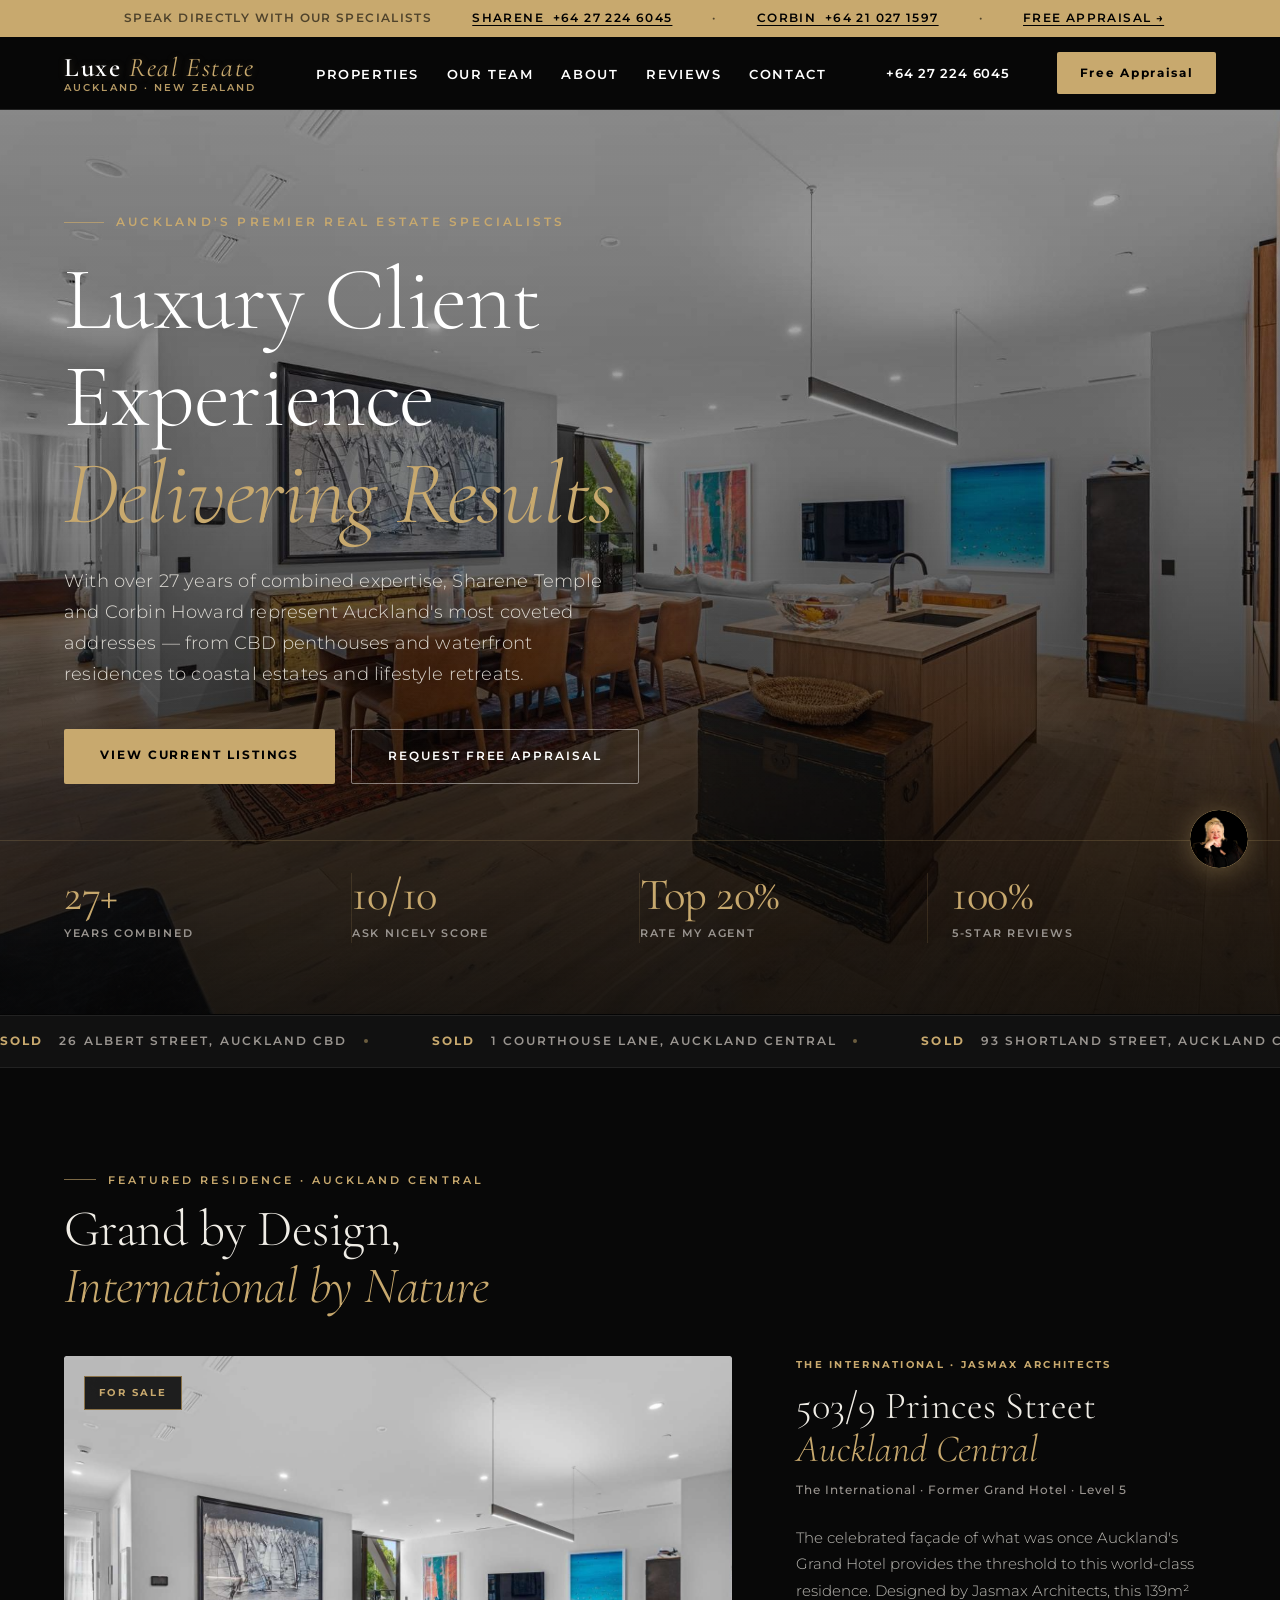
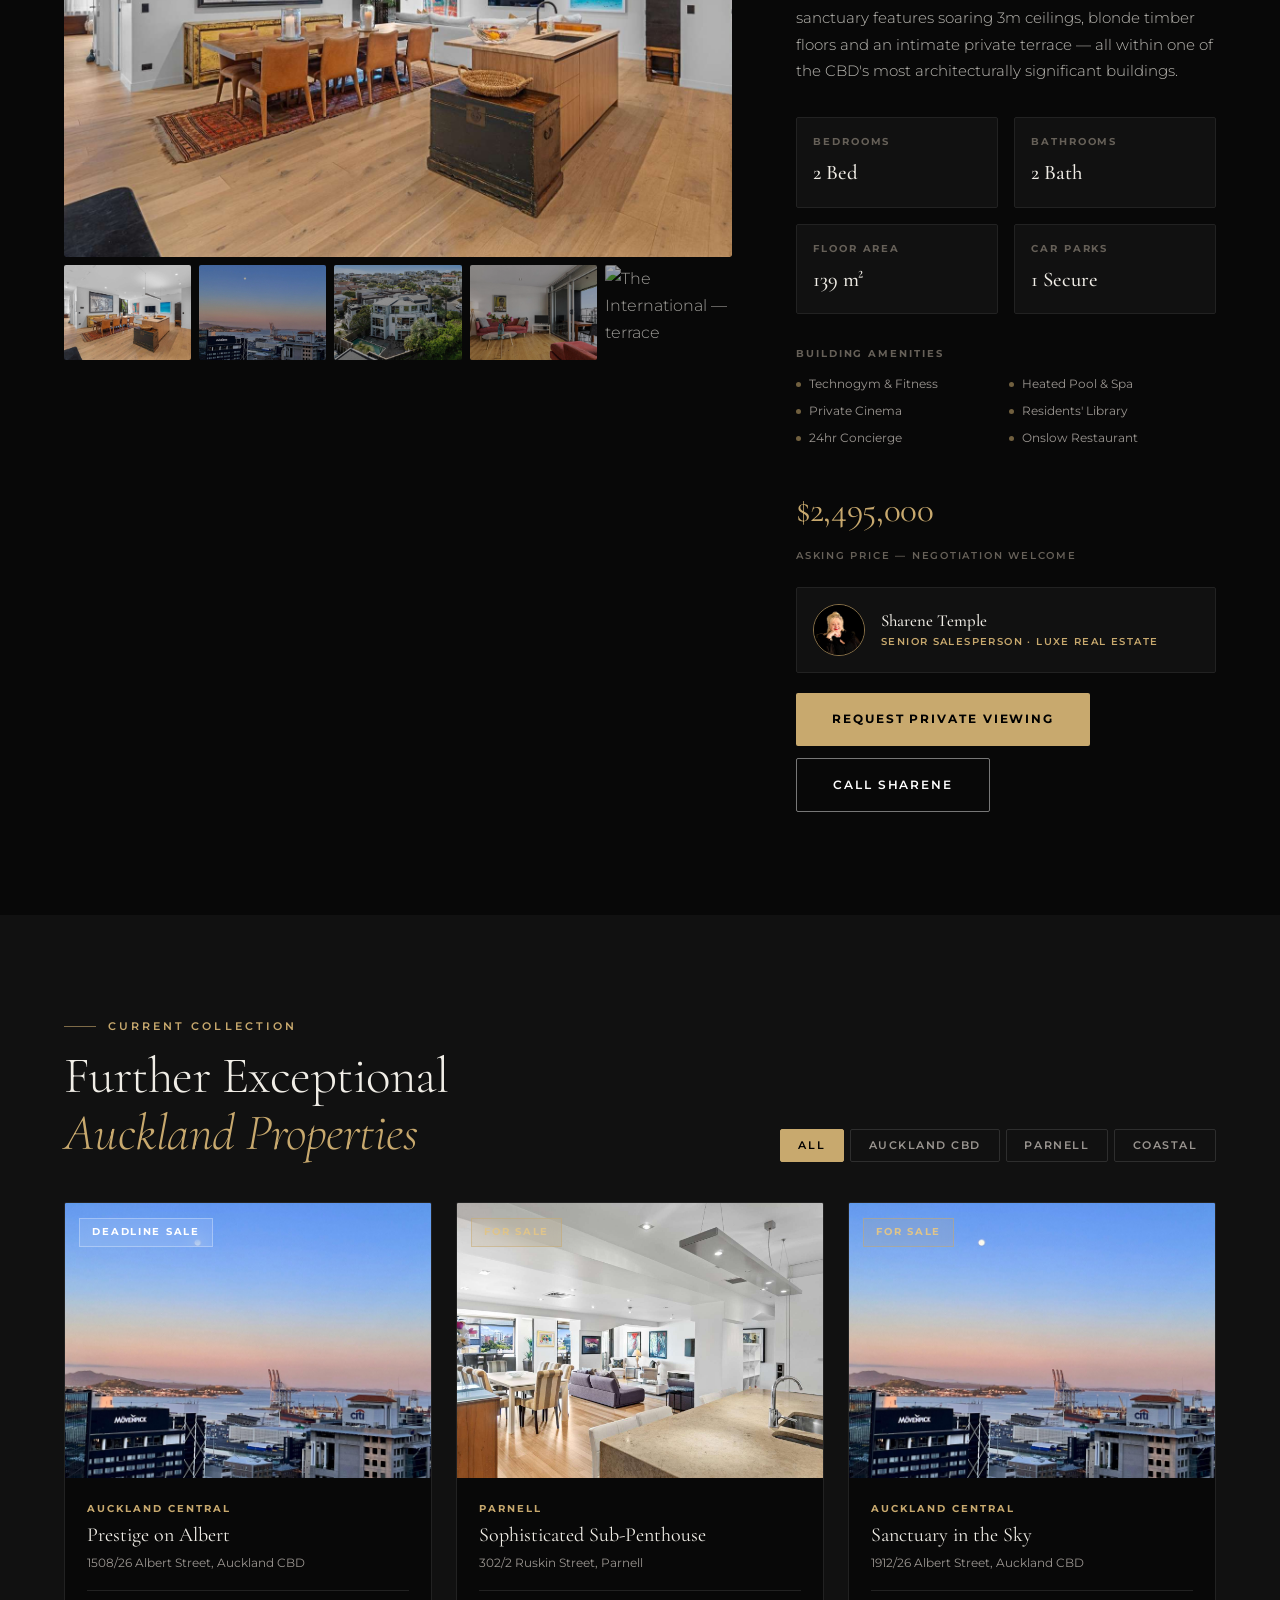
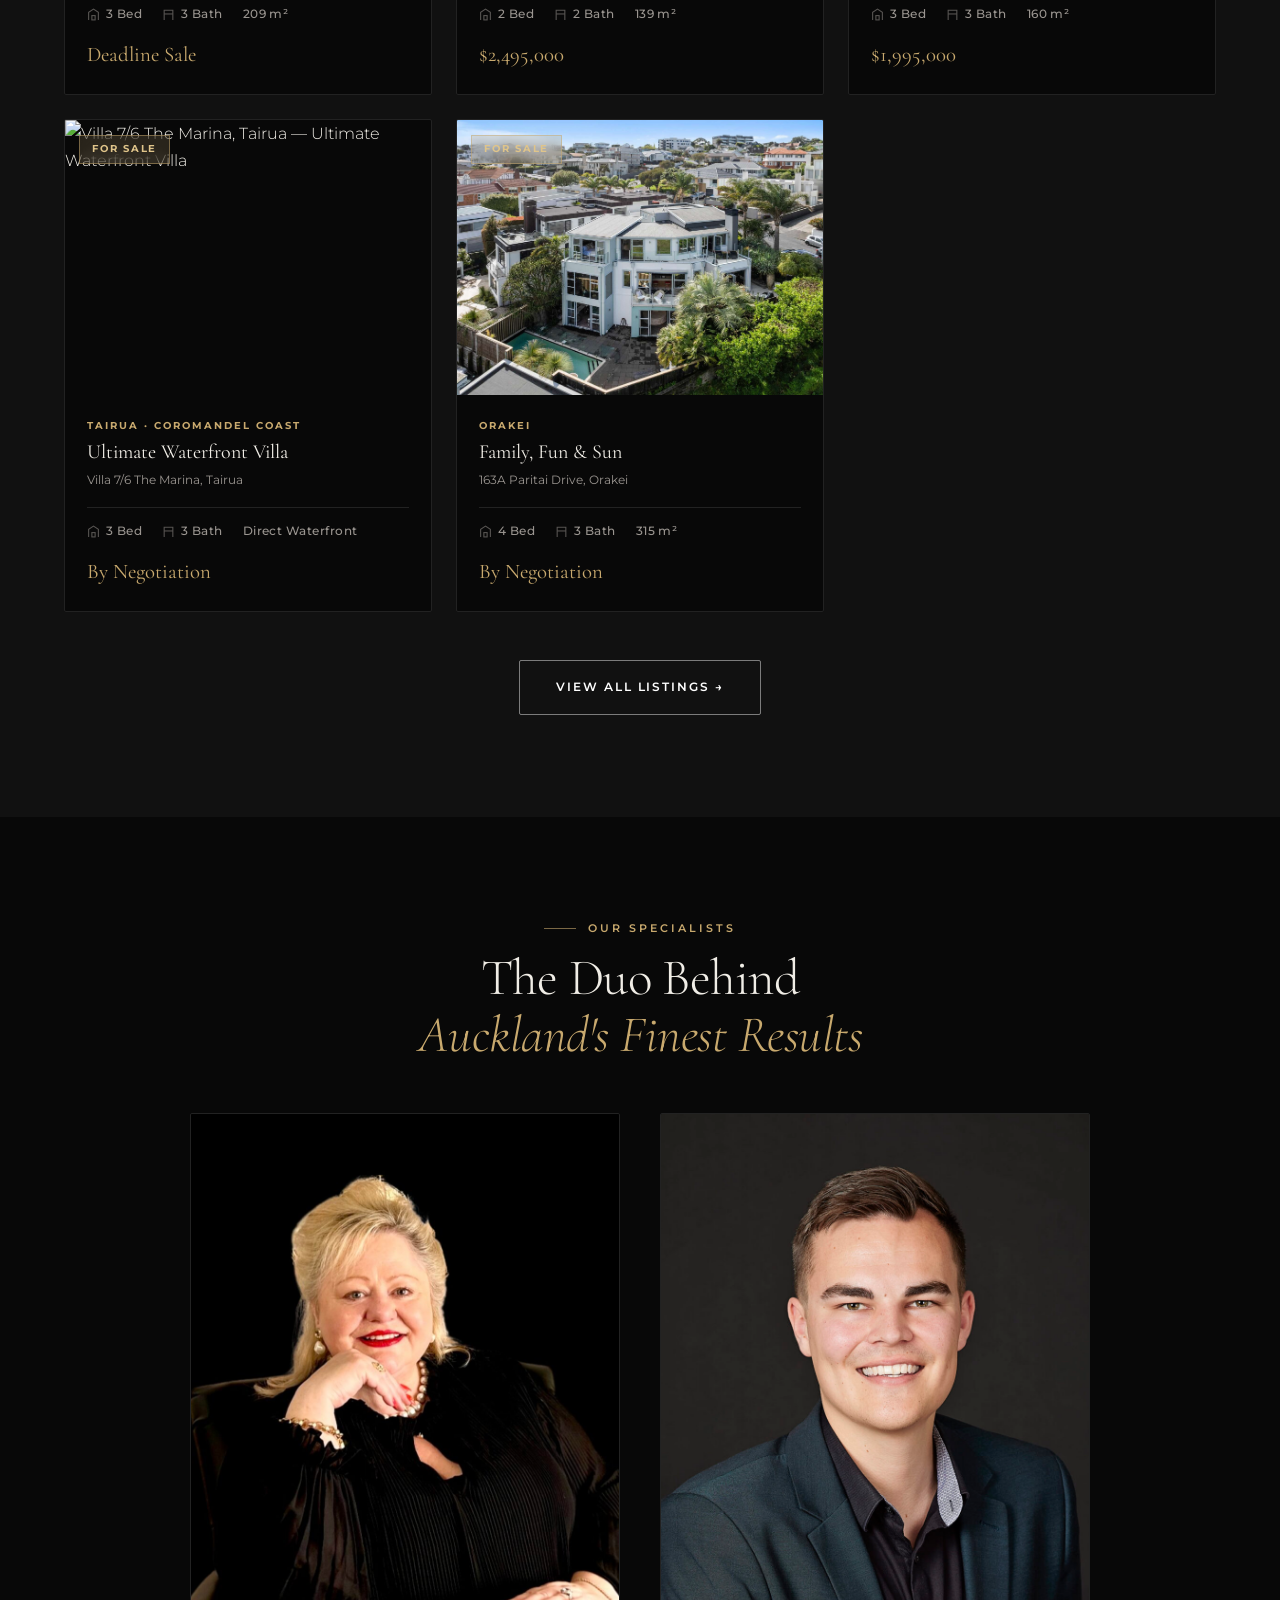
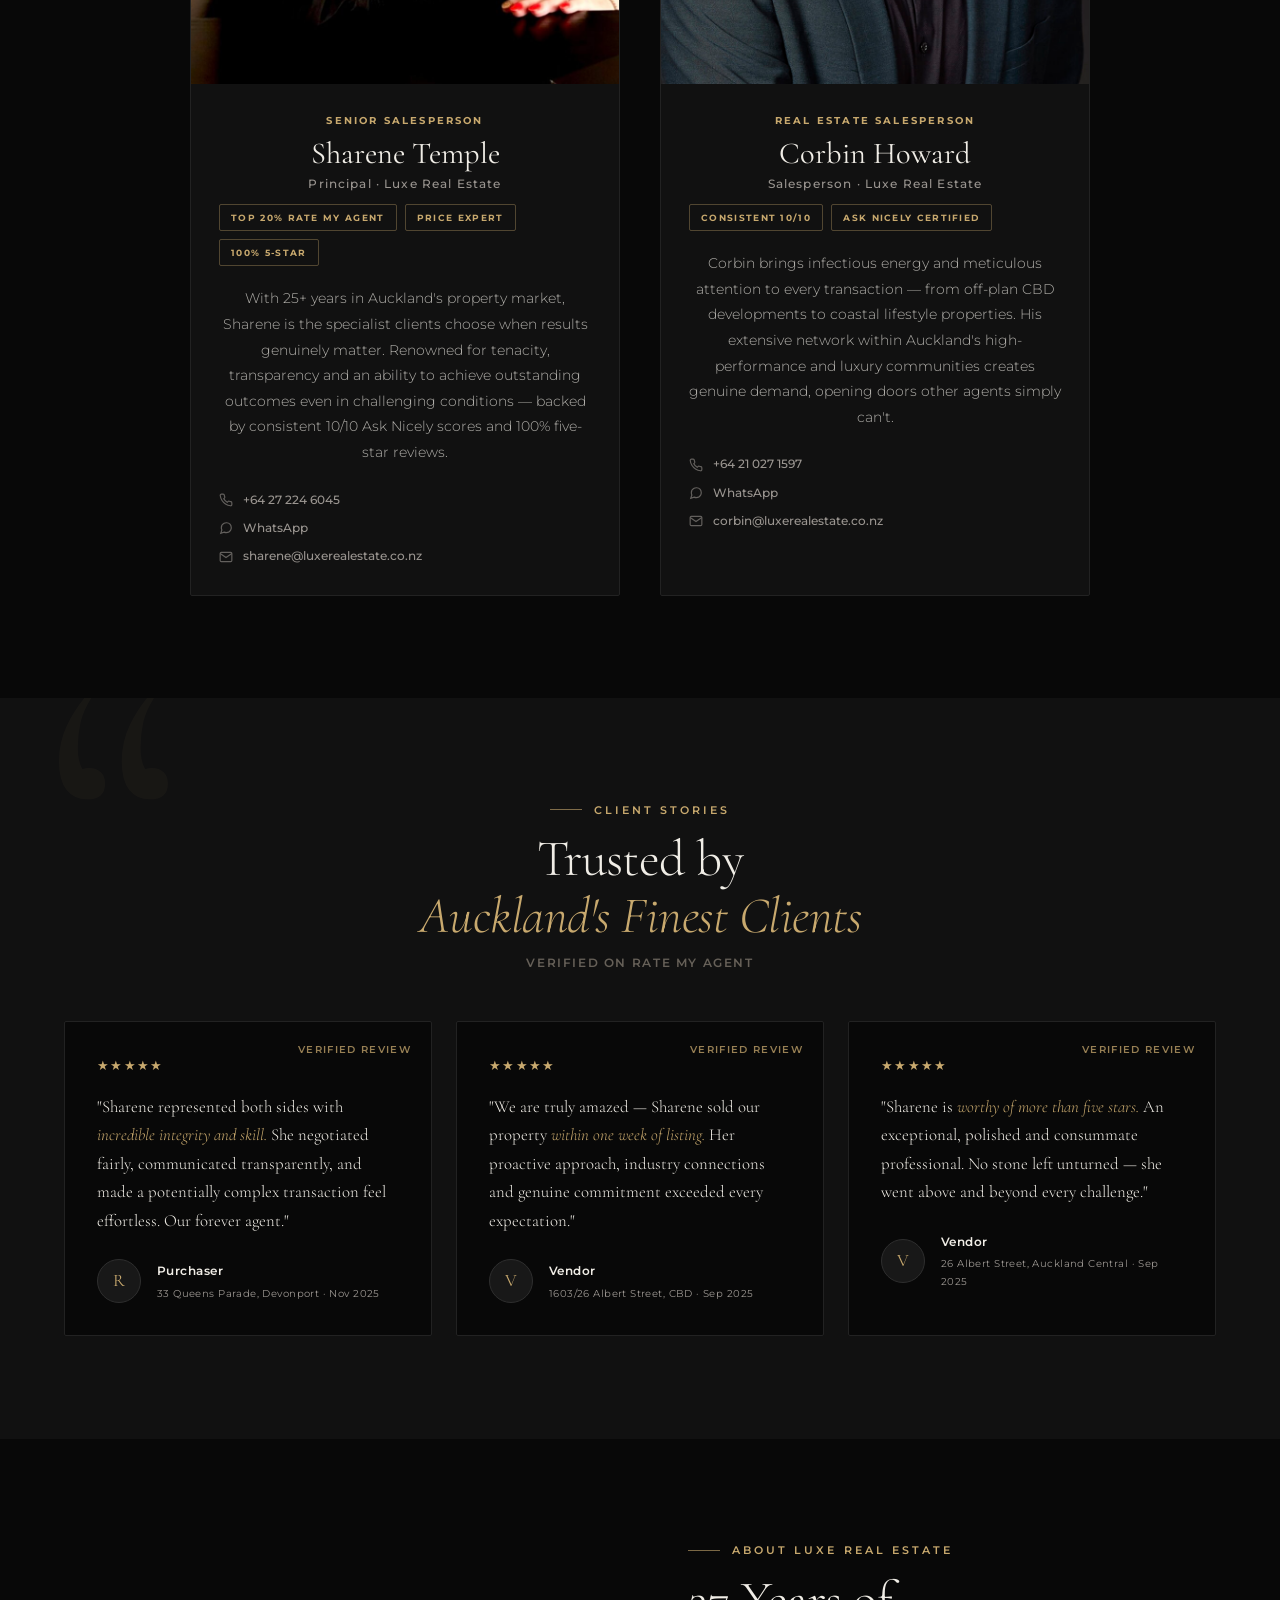
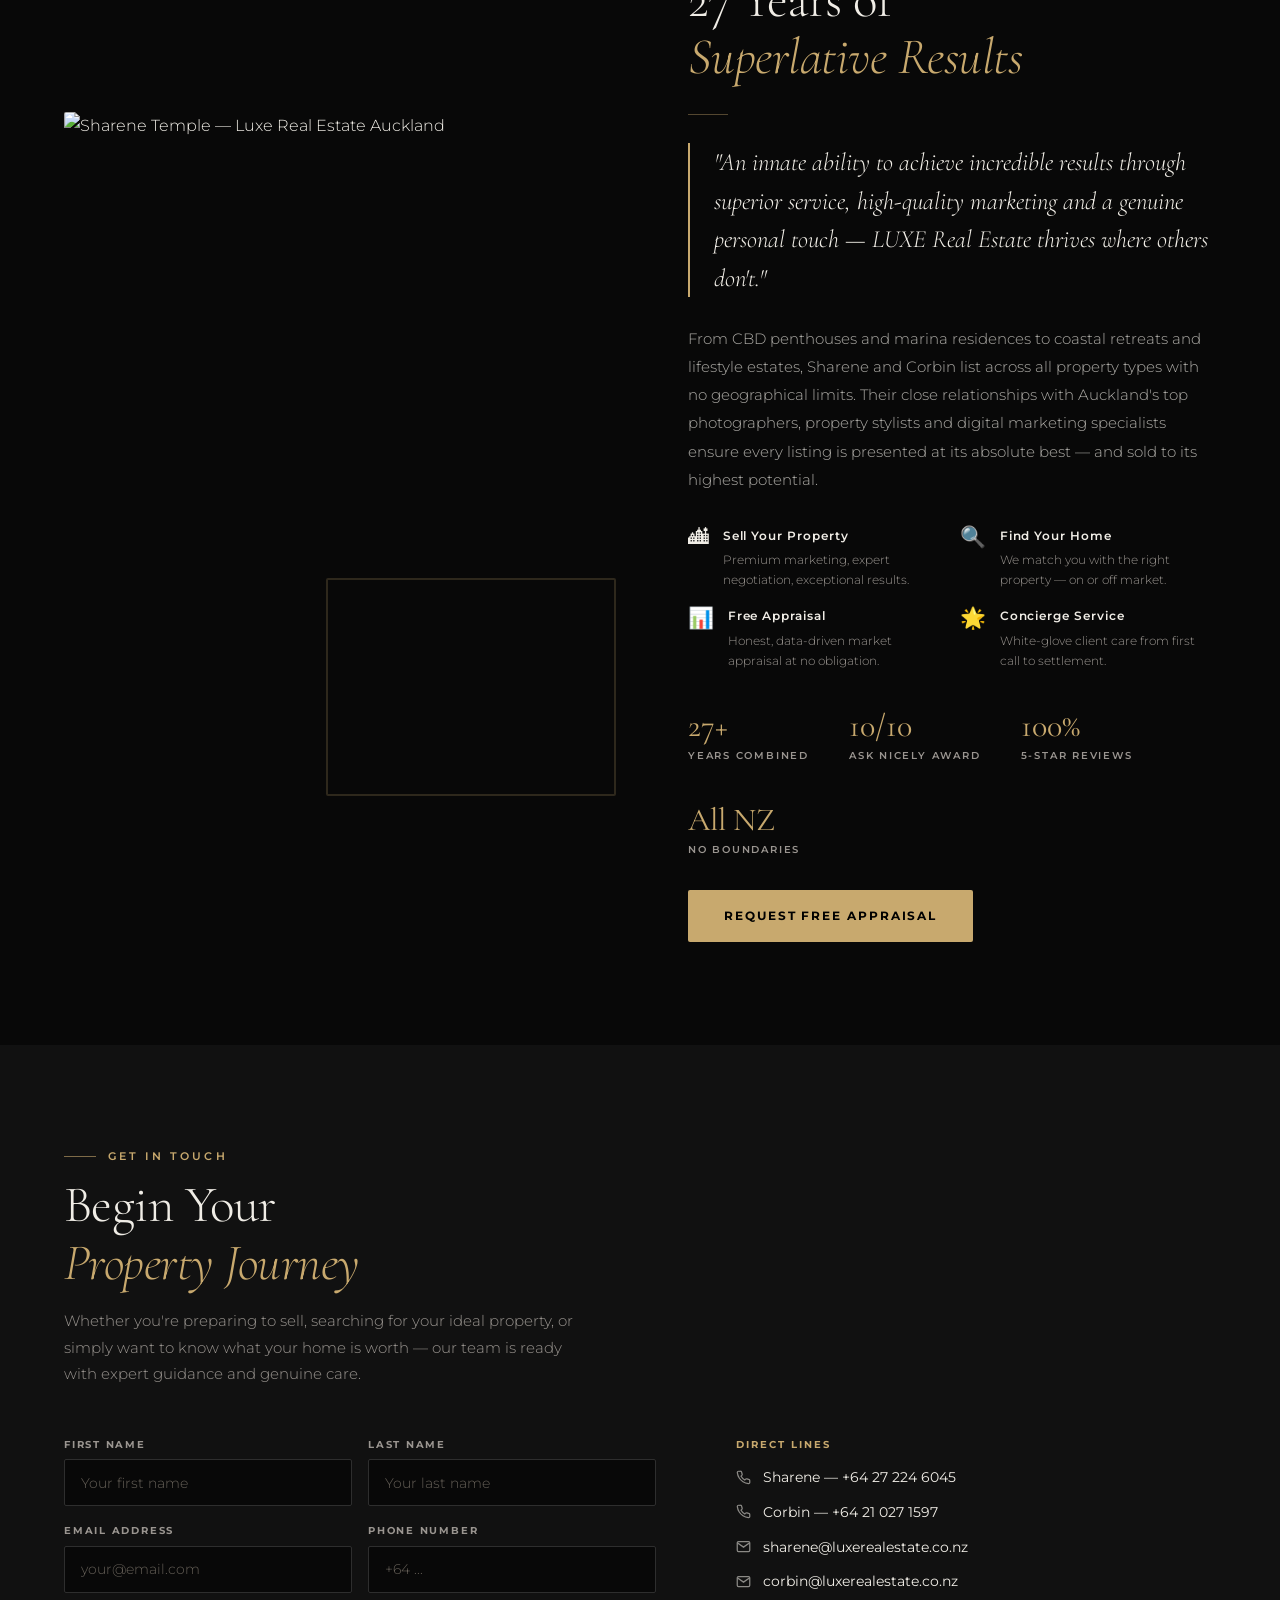
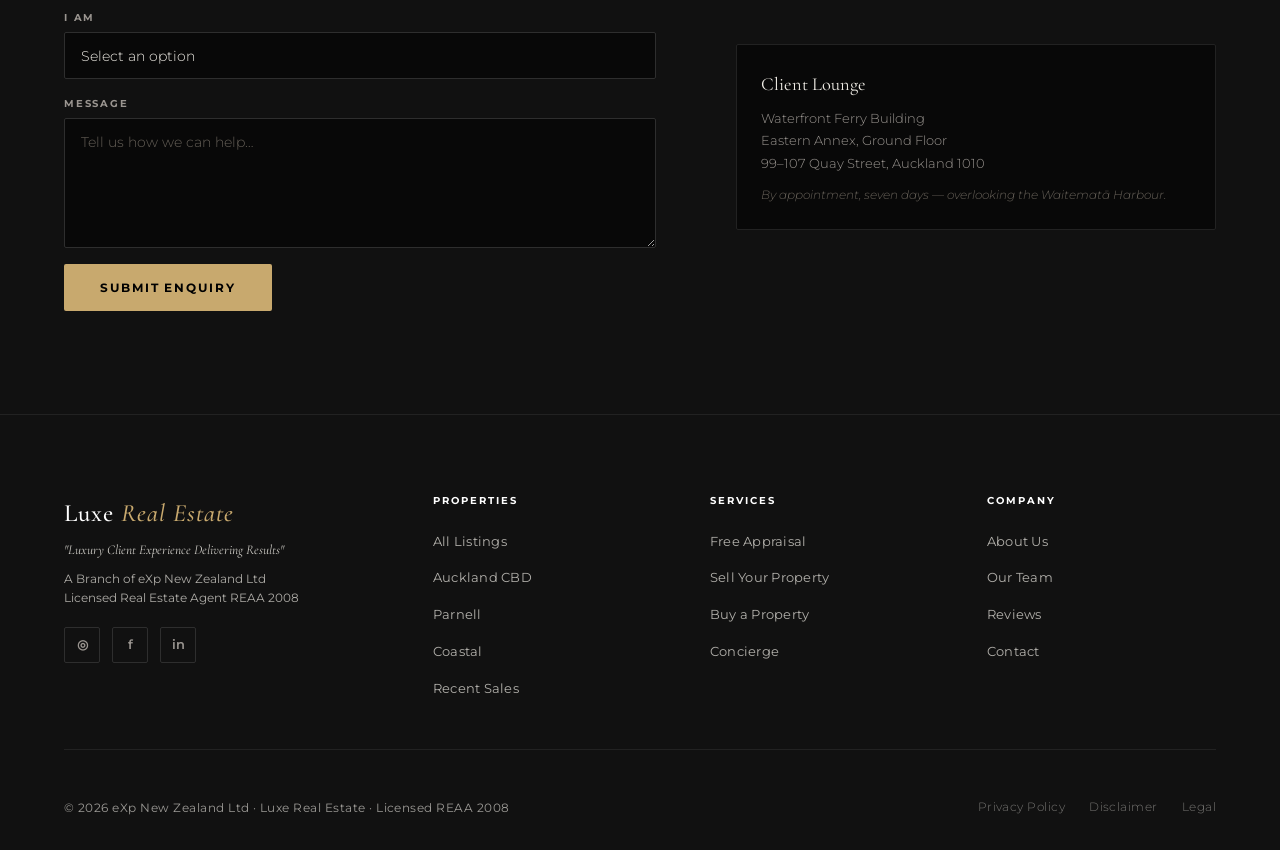
==== index-v3-backup.html @ 0f0091f3 "Luxe v4 — surgical: remove hero location tag, nav +20% white bold, albert+ruskin images, footer cont" ====
<!DOCTYPE html>
<html lang="en">
<head>
<meta charset="UTF-8">
<meta name="viewport" content="width=device-width, initial-scale=1.0">
<title>Luxe Real Estate — Luxury Client Experience Delivering Results</title>
<meta name="description" content="Auckland's premier luxury real estate specialists. Sharene Temple and Corbin Howard deliver exceptional results across CBD penthouses, waterfront apartments and coastal estates.">
<link rel="preconnect" href="https://fonts.googleapis.com">
<link rel="preconnect" href="https://fonts.gstatic.com" crossorigin>
<link href="https://fonts.googleapis.com/css2?family=Cormorant+Garamond:ital,wght@0,300;0,400;0,500;0,600;1,300;1,400&family=Montserrat:wght@300;400;500;600;700&display=swap" rel="stylesheet">
<style>
:root {
  --bg:           #080808;
  --surface:      #111111;
  --surface2:     #181818;
  --border:       #222222;
  --border-light: #2e2e2e;
  --text:         #F0EDE6;
  --text-muted:   #9A9590;
  --text-dim:     #666058;
  --gold:         #C8A96E;
  --gold-light:   #DFC48A;
  --gold-dim:     #8A7248;
  --white:        #FFFFFF;
  --overlay:      rgba(4,4,4,0.58);
  --overlay-deep: rgba(4,4,4,0.72);
  --font-serif:   'Cormorant Garamond', Georgia, serif;
  --font-sans:    'Montserrat', sans-serif;
  --radius:       2px;
  --transition:   220ms ease;
  --max-w:        1300px;
  --pad:          clamp(1.25rem, 5vw, 4rem);
}

*, *::before, *::after { box-sizing: border-box; margin: 0; padding: 0; }

html { scroll-behavior: smooth; font-size: 16px; }

body {
  background: var(--bg);
  color: var(--text);
  font-family: var(--font-sans);
  font-weight: 300;
  line-height: 1.7;
  -webkit-font-smoothing: antialiased;
  overflow-x: hidden;
}

img { display: block; max-width: 100%; }
a { color: inherit; text-decoration: none; }

.container {
  max-width: var(--max-w);
  margin: 0 auto;
  padding: 0 var(--pad);
}

/* ── ANNOUNCEMENT BAR ── */
.announce-bar {
  background: var(--gold);
  color: #000;
  font-family: var(--font-sans);
  font-size: 0.72rem;
  font-weight: 600;
  letter-spacing: 0.12em;
  text-transform: uppercase;
  text-align: center;
  padding: 0.55rem var(--pad);
  position: relative;
  z-index: 200;
}
.announce-bar a { color: #000; text-decoration: underline; text-underline-offset: 3px; }
.announce-bar .announce-phones {
  display: flex;
  justify-content: center;
  align-items: center;
  gap: 2rem;
  flex-wrap: wrap;
}
.announce-bar .announce-phones span { opacity: 0.6; margin: 0 0.5rem; }

/* ── NAV ── */
.nav {
  position: sticky;
  top: 0;
  z-index: 100;
  background: rgba(8,8,8,0.94);
  backdrop-filter: blur(16px);
  -webkit-backdrop-filter: blur(16px);
  border-bottom: 1px solid var(--border);
  transition: border-color var(--transition), box-shadow var(--transition);
}
.nav.scrolled {
  border-bottom-color: var(--gold-dim);
  box-shadow: 0 2px 40px rgba(0,0,0,0.6);
}
.nav-inner {
  max-width: var(--max-w);
  margin: 0 auto;
  padding: 0 var(--pad);
  display: flex;
  align-items: center;
  justify-content: space-between;
  height: 72px;
  gap: 2rem;
}
.nav-logo {
  display: flex;
  flex-direction: column;
  line-height: 1.1;
  flex-shrink: 0;
}
.nav-logo-main {
  font-family: var(--font-serif);
  font-size: 1.68rem;       /* was ~1.4rem — 20% larger */
  font-weight: 600;
  letter-spacing: 0.06em;
  color: var(--white);
  text-shadow: 0 1px 8px rgba(200,169,110,0.25);
}
.nav-logo-main em {
  font-style: italic;
  color: var(--gold);
  font-weight: 400;
}
.nav-logo-sub {
  font-size: 0.6rem;
  font-weight: 600;
  letter-spacing: 0.22em;
  text-transform: uppercase;
  color: var(--gold);
  opacity: 0.9;
}
.nav-links {
  display: flex;
  align-items: center;
  gap: 0.25rem;
  list-style: none;
}
.nav-links a {
  font-size: 0.82rem;       /* was ~0.68rem — 20% larger */
  font-weight: 600;
  letter-spacing: 0.12em;
  text-transform: uppercase;
  color: var(--white);      /* pure white, not semi-transparent */
  padding: 0.5rem 0.75rem;
  border-radius: var(--radius);
  transition: color var(--transition);
  white-space: nowrap;
}
.nav-links a:hover { color: var(--gold); }
.nav-phone {
  font-size: 0.82rem;       /* 20% larger */
  font-weight: 600;
  letter-spacing: 0.06em;
  color: var(--white);      /* pure white */
  white-space: nowrap;
  transition: color var(--transition);
}
.nav-phone:hover { color: var(--gold); }
.nav-cta {
  background: var(--gold);
  color: #000 !important;
  font-size: 0.76rem !important;
  font-weight: 700 !important;
  letter-spacing: 0.14em;
  padding: 0.65rem 1.4rem !important;
  border-radius: var(--radius);
  transition: background var(--transition), transform var(--transition) !important;
  white-space: nowrap;
  flex-shrink: 0;
}
.nav-cta:hover { background: var(--gold-light) !important; transform: translateY(-1px); }

.nav-hamburger {
  display: none;
  flex-direction: column;
  gap: 5px;
  cursor: pointer;
  padding: 0.5rem;
}
.nav-hamburger span {
  width: 24px; height: 2px;
  background: var(--white);
  transition: var(--transition);
}
.nav-mobile {
  display: none;
  flex-direction: column;
  background: rgba(10,10,10,0.98);
  padding: 1.5rem var(--pad) 2rem;
  border-top: 1px solid var(--border);
  gap: 0;
}
.nav-mobile.open { display: flex; }
.nav-mobile a {
  font-size: 0.9rem;
  font-weight: 600;
  letter-spacing: 0.1em;
  text-transform: uppercase;
  color: var(--white);
  padding: 0.85rem 0;
  border-bottom: 1px solid var(--border);
  transition: color var(--transition);
}
.nav-mobile a:hover { color: var(--gold); }
.nav-mobile a:last-child { border-bottom: none; }

@media (max-width: 900px) {
  .nav-links, .nav-phone { display: none; }
  .nav-hamburger { display: flex; }
  .nav-cta { font-size: 0.7rem !important; padding: 0.55rem 1rem !important; }
}

/* ── HERO ── */
.hero {
  position: relative;
  min-height: 100svh;
  display: flex;
  flex-direction: column;
  justify-content: flex-end;
  padding-bottom: clamp(3rem, 8vh, 6rem);
  overflow: hidden;
}
.hero-bg {
  position: absolute; inset: 0;
  background-image: url('images/landing.jpg');
  background-size: cover;
  background-position: center 30%;
  transform: scale(1.04);
  transition: transform 12s ease;
  will-change: transform;
}
.hero-bg.loaded { transform: scale(1); }
.hero-overlay {
  position: absolute; inset: 0;
  background: linear-gradient(
    to bottom,
    rgba(4,4,4,0.28) 0%,
    rgba(4,4,4,0.42) 40%,
    rgba(4,4,4,0.72) 75%,
    rgba(4,4,4,0.88) 100%
  );
}
.hero-content {
  position: relative;
  z-index: 2;
  max-width: var(--max-w);
  margin: 0 auto;
  padding: 0 var(--pad);
  width: 100%;
}
.hero-eyebrow {
  font-size: 0.72rem;
  font-weight: 600;
  letter-spacing: 0.28em;
  text-transform: uppercase;
  color: var(--gold);
  margin-bottom: 1.25rem;
  display: flex;
  align-items: center;
  gap: 0.75rem;
}
.hero-eyebrow::before {
  content: '';
  display: block;
  width: 2.5rem;
  height: 1px;
  background: var(--gold);
  opacity: 0.7;
}
.hero h1 {
  font-family: var(--font-serif);
  font-size: clamp(3rem, 7vw, 6.5rem);
  font-weight: 300;
  line-height: 1.08;
  color: var(--white);
  max-width: 800px;
  margin-bottom: 1.5rem;
  letter-spacing: -0.01em;
}
.hero h1 em {
  font-style: italic;
  color: var(--gold);
  font-weight: 300;
}
.hero-sub {
  font-size: clamp(0.95rem, 1.8vw, 1.1rem);
  font-weight: 300;
  color: rgba(240,237,230,0.88);
  max-width: 560px;
  margin-bottom: 2.5rem;
  line-height: 1.75;
  letter-spacing: 0.01em;
}
.hero-ctas {
  display: flex;
  gap: 1rem;
  flex-wrap: wrap;
}
.btn-primary {
  background: var(--gold);
  color: #000;
  font-family: var(--font-sans);
  font-size: 0.75rem;
  font-weight: 700;
  letter-spacing: 0.16em;
  text-transform: uppercase;
  padding: 1rem 2.25rem;
  border-radius: var(--radius);
  transition: background var(--transition), transform var(--transition), box-shadow var(--transition);
  display: inline-block;
  cursor: pointer;
  border: none;
}
.btn-primary:hover {
  background: var(--gold-light);
  transform: translateY(-2px);
  box-shadow: 0 8px 32px rgba(200,169,110,0.3);
}
.btn-secondary {
  background: transparent;
  color: var(--white);
  font-family: var(--font-sans);
  font-size: 0.75rem;
  font-weight: 600;
  letter-spacing: 0.16em;
  text-transform: uppercase;
  padding: 1rem 2.25rem;
  border-radius: var(--radius);
  border: 1px solid rgba(255,255,255,0.45);
  transition: border-color var(--transition), color var(--transition), transform var(--transition);
  display: inline-block;
}
.btn-secondary:hover {
  border-color: var(--gold);
  color: var(--gold);
  transform: translateY(-2px);
}
.hero-stats {
  position: relative; z-index: 2;
  max-width: var(--max-w);
  margin: 0 auto;
  padding: 0 var(--pad);
  width: 100%;
  display: grid;
  grid-template-columns: repeat(4, 1fr);
  gap: 0;
  margin-top: 3.5rem;
  border-top: 1px solid rgba(200,169,110,0.2);
  padding-top: 2rem;
}
.hero-stat {
  padding: 0 1.5rem 0 0;
  border-right: 1px solid rgba(200,169,110,0.15);
}
.hero-stat:last-child { border-right: none; padding-right: 0; padding-left: 1.5rem; }
.hero-stat:first-child { padding-left: 0; }
.hero-stat-val {
  font-family: var(--font-serif);
  font-size: clamp(2rem, 3.5vw, 2.8rem);
  font-weight: 400;
  color: var(--gold);
  line-height: 1;
  letter-spacing: -0.01em;
}
.hero-stat-label {
  font-size: 0.68rem;
  font-weight: 600;
  letter-spacing: 0.16em;
  text-transform: uppercase;
  color: var(--text-muted);
  margin-top: 0.4rem;
}
@media (max-width: 640px) {
  .hero-stats { grid-template-columns: repeat(2,1fr); gap: 1.5rem; }
  .hero-stat, .hero-stat:last-child { padding: 0; border-right: none; }
  .hero-stat:nth-child(1), .hero-stat:nth-child(3) { border-right: 1px solid rgba(200,169,110,0.15); padding-right: 1rem; }
}

/* ── TICKER ── */
.ticker-wrap {
  background: var(--surface);
  border-top: 1px solid var(--border);
  border-bottom: 1px solid var(--border);
  overflow: hidden;
  padding: 1rem 0;
}
.ticker-track {
  display: flex;
  gap: 4rem;
  width: max-content;
  animation: ticker 28s linear infinite;
}
.ticker-track:hover { animation-play-state: paused; }
@keyframes ticker {
  from { transform: translateX(0); }
  to   { transform: translateX(-50%); }
}
.ticker-item {
  font-size: 0.72rem;
  font-weight: 600;
  letter-spacing: 0.18em;
  text-transform: uppercase;
  color: var(--text-muted);
  white-space: nowrap;
  display: flex;
  align-items: center;
  gap: 1rem;
}
.ticker-item strong { color: var(--gold); }
.ticker-dot {
  width: 4px; height: 4px;
  border-radius: 50%;
  background: var(--gold);
  opacity: 0.5;
}

/* ── SECTION BASICS ── */
section { padding: clamp(4rem, 8vw, 7rem) 0; }
.section-eyebrow {
  font-size: 0.68rem;
  font-weight: 600;
  letter-spacing: 0.28em;
  text-transform: uppercase;
  color: var(--gold);
  margin-bottom: 0.75rem;
  display: flex;
  align-items: center;
  gap: 0.75rem;
}
.section-eyebrow::before {
  content: '';
  display: block;
  width: 2rem;
  height: 1px;
  background: var(--gold);
  opacity: 0.6;
}
.section-title {
  font-family: var(--font-serif);
  font-size: clamp(2.2rem, 4vw, 3.4rem);
  font-weight: 300;
  line-height: 1.12;
  color: var(--text);
  letter-spacing: -0.01em;
}
.section-title em {
  font-style: italic;
  color: var(--gold);
}

/* ── FEATURED PROPERTY ── */
.featured { background: var(--bg); }
.featured-inner {
  display: grid;
  grid-template-columns: 1fr 420px;
  gap: 4rem;
  align-items: start;
}
.featured-gallery {
  position: relative;
}
.featured-main-img {
  width: 100%;
  aspect-ratio: 4/3;
  object-fit: cover;
  border-radius: var(--radius);
  display: block;
}
.featured-badge {
  position: absolute;
  top: 1.25rem; left: 1.25rem;
  background: rgba(8,8,8,0.88);
  border: 1px solid var(--gold-dim);
  color: var(--gold);
  font-size: 0.65rem;
  font-weight: 700;
  letter-spacing: 0.2em;
  text-transform: uppercase;
  padding: 0.45rem 0.9rem;
  backdrop-filter: blur(8px);
}
.featured-thumbs {
  display: grid;
  grid-template-columns: repeat(5,1fr);
  gap: 0.5rem;
  margin-top: 0.5rem;
}
.featured-thumb {
  aspect-ratio: 4/3;
  object-fit: cover;
  border-radius: var(--radius);
  opacity: 0.65;
  cursor: pointer;
  transition: opacity var(--transition), transform var(--transition);
}
.featured-thumb:hover, .featured-thumb.active { opacity: 1; }

.featured-info { position: sticky; top: 90px; }
.featured-eyebrow {
  font-size: 0.65rem;
  font-weight: 700;
  letter-spacing: 0.22em;
  text-transform: uppercase;
  color: var(--gold);
  margin-bottom: 0.75rem;
}
.featured-title {
  font-family: var(--font-serif);
  font-size: clamp(1.9rem, 3vw, 2.6rem);
  font-weight: 300;
  line-height: 1.12;
  color: var(--text);
  margin-bottom: 0.5rem;
}
.featured-title em { font-style: italic; color: var(--gold); }
.featured-address {
  font-size: 0.78rem;
  font-weight: 500;
  letter-spacing: 0.08em;
  color: var(--text-muted);
  margin-bottom: 1.5rem;
}
.featured-desc {
  font-size: 0.92rem;
  line-height: 1.82;
  color: rgba(240,237,230,0.78);
  margin-bottom: 2rem;
  font-weight: 300;
}
.featured-specs {
  display: grid;
  grid-template-columns: repeat(2,1fr);
  gap: 1rem;
  margin-bottom: 2rem;
}
.spec-item {
  background: var(--surface);
  border: 1px solid var(--border);
  padding: 1rem;
  border-radius: var(--radius);
}
.spec-label {
  font-size: 0.6rem;
  font-weight: 700;
  letter-spacing: 0.2em;
  text-transform: uppercase;
  color: var(--text-dim);
  margin-bottom: 0.3rem;
}
.spec-val {
  font-family: var(--font-serif);
  font-size: 1.3rem;
  font-weight: 500;
  color: var(--text);
}
.featured-amenities {
  margin-bottom: 2rem;
}
.featured-amenities-label {
  font-size: 0.6rem;
  font-weight: 700;
  letter-spacing: 0.2em;
  text-transform: uppercase;
  color: var(--text-dim);
  margin-bottom: 0.75rem;
}
.amenity-grid {
  display: grid;
  grid-template-columns: repeat(2,1fr);
  gap: 0.4rem;
}
.amenity {
  font-size: 0.75rem;
  font-weight: 400;
  color: var(--text-muted);
  display: flex;
  align-items: center;
  gap: 0.5rem;
}
.amenity::before {
  content: '';
  width: 5px; height: 5px;
  border-radius: 50%;
  background: var(--gold);
  opacity: 0.55;
  flex-shrink: 0;
}
.featured-price {
  font-family: var(--font-serif);
  font-size: 2.2rem;
  font-weight: 400;
  color: var(--gold);
  margin-bottom: 0.4rem;
  letter-spacing: -0.01em;
}
.featured-price-label {
  font-size: 0.62rem;
  font-weight: 600;
  letter-spacing: 0.18em;
  text-transform: uppercase;
  color: var(--text-dim);
  margin-bottom: 1.5rem;
}
.featured-agent {
  display: flex;
  align-items: center;
  gap: 1rem;
  padding: 1rem;
  background: var(--surface);
  border: 1px solid var(--border);
  border-radius: var(--radius);
  margin-bottom: 1.25rem;
}
.featured-agent img {
  width: 52px; height: 52px;
  border-radius: 50%;
  object-fit: cover;
  object-position: center top;
  border: 1px solid var(--gold-dim);
}
.featured-agent-name {
  font-family: var(--font-serif);
  font-size: 1.05rem;
  font-weight: 500;
  color: var(--text);
  line-height: 1.2;
}
.featured-agent-title {
  font-size: 0.62rem;
  font-weight: 600;
  letter-spacing: 0.14em;
  text-transform: uppercase;
  color: var(--gold);
  margin-top: 0.15rem;
}
@media (max-width: 960px) {
  .featured-inner { grid-template-columns: 1fr; }
  .featured-info { position: static; }
}

/* ── PROPERTIES GRID ── */
.properties { background: var(--surface); }
.prop-header {
  display: flex;
  justify-content: space-between;
  align-items: flex-end;
  margin-bottom: 2.5rem;
  flex-wrap: wrap;
  gap: 1.5rem;
}
.prop-filters {
  display: flex;
  gap: 0.4rem;
  flex-wrap: wrap;
}
.filter-btn {
  font-family: var(--font-sans);
  font-size: 0.68rem;
  font-weight: 600;
  letter-spacing: 0.14em;
  text-transform: uppercase;
  color: var(--text-muted);
  background: transparent;
  border: 1px solid var(--border-light);
  padding: 0.55rem 1.1rem;
  border-radius: var(--radius);
  cursor: pointer;
  transition: all var(--transition);
}
.filter-btn.active, .filter-btn:hover {
  background: var(--gold);
  border-color: var(--gold);
  color: #000;
}
.prop-grid {
  display: grid;
  grid-template-columns: repeat(3, 1fr);
  gap: 1.5rem;
}
.prop-card {
  background: var(--bg);
  border: 1px solid var(--border);
  border-radius: var(--radius);
  overflow: hidden;
  transition: border-color var(--transition), transform var(--transition), box-shadow var(--transition);
  cursor: pointer;
}
.prop-card:hover {
  border-color: var(--gold-dim);
  transform: translateY(-4px);
  box-shadow: 0 16px 48px rgba(0,0,0,0.5);
}
.prop-img-wrap {
  position: relative;
  overflow: hidden;
  aspect-ratio: 4/3;
}
.prop-img-wrap img {
  width: 100%; height: 100%;
  object-fit: cover;
  object-position: center;
  transition: transform 500ms ease;
}
.prop-card:hover .prop-img-wrap img { transform: scale(1.05); }
.prop-status {
  position: absolute;
  top: 0.9rem; left: 0.9rem;
  font-size: 0.6rem;
  font-weight: 700;
  letter-spacing: 0.18em;
  text-transform: uppercase;
  padding: 0.35rem 0.75rem;
  backdrop-filter: blur(8px);
}
.prop-status.for-sale {
  background: rgba(200,169,110,0.15);
  border: 1px solid rgba(200,169,110,0.5);
  color: var(--gold-light);
}
.prop-status.deadline {
  background: rgba(255,255,255,0.1);
  border: 1px solid rgba(255,255,255,0.3);
  color: #fff;
}
.prop-body { padding: 1.4rem; }
.prop-suburb {
  font-size: 0.62rem;
  font-weight: 700;
  letter-spacing: 0.2em;
  text-transform: uppercase;
  color: var(--gold);
  margin-bottom: 0.4rem;
}
.prop-name {
  font-family: var(--font-serif);
  font-size: 1.25rem;
  font-weight: 400;
  color: var(--text);
  line-height: 1.25;
  margin-bottom: 0.3rem;
}
.prop-address {
  font-size: 0.75rem;
  font-weight: 400;
  color: var(--text-muted);
  margin-bottom: 1rem;
}
.prop-specs {
  display: flex;
  gap: 1.25rem;
  font-size: 0.72rem;
  font-weight: 500;
  color: var(--text-muted);
  letter-spacing: 0.04em;
  border-top: 1px solid var(--border);
  padding-top: 0.9rem;
}
.prop-spec { display: flex; align-items: center; gap: 0.35rem; }
.prop-spec svg { opacity: 0.55; flex-shrink: 0; }
.prop-price {
  font-family: var(--font-serif);
  font-size: 1.3rem;
  font-weight: 400;
  color: var(--gold);
  margin-top: 0.75rem;
}
.prop-view-all {
  text-align: center;
  margin-top: 3rem;
}
@media (max-width: 860px) { .prop-grid { grid-template-columns: repeat(2,1fr); } }
@media (max-width: 560px) { .prop-grid { grid-template-columns: 1fr; } }

/* ── SPECIALISTS ── */
.specialists { background: var(--bg); }
.specialists-grid {
  display: grid;
  grid-template-columns: repeat(2,1fr);
  gap: 2.5rem;
  max-width: 900px;
  margin: 3rem auto 0;
}
.agent-card {
  border: 1px solid var(--border);
  border-radius: var(--radius);
  overflow: hidden;
  background: var(--surface);
  transition: border-color var(--transition), box-shadow var(--transition);
}
.agent-card:hover {
  border-color: var(--gold-dim);
  box-shadow: 0 12px 40px rgba(0,0,0,0.5);
}
.agent-img {
  width: 100%;
  aspect-ratio: 3/4;
  object-fit: cover;
  object-position: center top;
  display: block;
}
.agent-body { padding: 1.75rem; }
.agent-role {
  font-size: 0.62rem;
  font-weight: 700;
  letter-spacing: 0.22em;
  text-transform: uppercase;
  color: var(--gold);
  margin-bottom: 0.5rem;
}
.agent-name {
  font-family: var(--font-serif);
  font-size: 1.9rem;
  font-weight: 400;
  color: var(--text);
  margin-bottom: 0.25rem;
  line-height: 1.1;
}
.agent-title {
  font-size: 0.72rem;
  font-weight: 500;
  letter-spacing: 0.1em;
  color: var(--text-muted);
  margin-bottom: 0.6rem;
}
.agent-badges {
  display: flex;
  gap: 0.5rem;
  flex-wrap: wrap;
  margin-bottom: 1.25rem;
}
.agent-badge {
  font-size: 0.58rem;
  font-weight: 700;
  letter-spacing: 0.14em;
  text-transform: uppercase;
  color: var(--gold);
  border: 1px solid rgba(200,169,110,0.35);
  padding: 0.3rem 0.7rem;
  border-radius: var(--radius);
}
.agent-bio {
  font-size: 0.88rem;
  line-height: 1.82;
  color: rgba(240,237,230,0.72);
  margin-bottom: 1.5rem;
  font-weight: 300;
}
.agent-contacts {
  display: flex;
  flex-direction: column;
  gap: 0.5rem;
}
.agent-contact-link {
  font-size: 0.75rem;
  font-weight: 500;
  color: var(--text-muted);
  display: flex;
  align-items: center;
  gap: 0.6rem;
  transition: color var(--transition);
}
.agent-contact-link:hover { color: var(--gold); }
.agent-contact-link svg { opacity: 0.6; }
@media (max-width: 640px) { .specialists-grid { grid-template-columns: 1fr; } }

/* ── TESTIMONIALS ── */
.testimonials {
  background: var(--surface);
  position: relative;
  overflow: hidden;
}
.testimonials::before {
  content: '\201C';
  position: absolute;
  top: -0.2em; left: 3%;
  font-family: var(--font-serif);
  font-size: 28rem;
  color: var(--gold);
  opacity: 0.04;
  line-height: 1;
  pointer-events: none;
  user-select: none;
}
.testimonials-grid {
  display: grid;
  grid-template-columns: repeat(3,1fr);
  gap: 1.5rem;
  margin-top: 3rem;
}
.testimonial-card {
  background: var(--bg);
  border: 1px solid var(--border);
  border-radius: var(--radius);
  padding: 2rem;
  transition: border-color var(--transition);
  position: relative;
}
.testimonial-card:hover { border-color: var(--gold-dim); }
.testimonial-stars {
  color: var(--gold);
  font-size: 0.82rem;
  letter-spacing: 0.1em;
  margin-bottom: 1rem;
}
.testimonial-quote {
  font-family: var(--font-serif);
  font-size: 1.05rem;
  font-weight: 300;
  line-height: 1.7;
  color: var(--text);
  margin-bottom: 1.5rem;
}
.testimonial-quote em { font-style: italic; color: var(--gold); }
.testimonial-meta { display: flex; align-items: center; gap: 1rem; }
.testimonial-avatar {
  width: 44px; height: 44px;
  border-radius: 50%;
  background: var(--surface2);
  border: 1px solid var(--border-light);
  display: flex;
  align-items: center;
  justify-content: center;
  font-family: var(--font-serif);
  font-size: 1.1rem;
  font-weight: 400;
  color: var(--gold);
  flex-shrink: 0;
}
.testimonial-name {
  font-size: 0.78rem;
  font-weight: 600;
  color: var(--text);
  letter-spacing: 0.04em;
}
.testimonial-detail {
  font-size: 0.65rem;
  font-weight: 400;
  color: var(--text-muted);
  margin-top: 0.2rem;
  letter-spacing: 0.04em;
}
.testimonial-verified {
  font-size: 0.6rem;
  font-weight: 600;
  letter-spacing: 0.14em;
  text-transform: uppercase;
  color: var(--gold);
  opacity: 0.75;
  position: absolute;
  top: 1.25rem; right: 1.25rem;
}
@media (max-width: 860px) { .testimonials-grid { grid-template-columns: 1fr; } }

/* ── ABOUT ── */
.about { background: var(--bg); }
.about-inner {
  display: grid;
  grid-template-columns: 1fr 1fr;
  gap: 6rem;
  align-items: center;
}
.about-img-wrap {
  position: relative;
}
.about-img {
  width: 100%;
  aspect-ratio: 4/5;
  object-fit: cover;
  border-radius: var(--radius);
  display: block;
}
.about-img-accent {
  position: absolute;
  bottom: -1.5rem;
  right: -1.5rem;
  width: 55%;
  aspect-ratio: 4/3;
  border: 2px solid var(--gold);
  border-radius: var(--radius);
  opacity: 0.2;
  pointer-events: none;
}
.about-quote {
  font-family: var(--font-serif);
  font-size: clamp(1.2rem, 2vw, 1.55rem);
  font-weight: 300;
  line-height: 1.55;
  color: var(--text);
  border-left: 2px solid var(--gold);
  padding-left: 1.5rem;
  margin-bottom: 1.75rem;
  font-style: italic;
}
.about-body {
  font-size: 0.95rem;
  line-height: 1.85;
  color: rgba(240,237,230,0.72);
  margin-bottom: 2rem;
  font-weight: 300;
}
.about-services {
  display: grid;
  grid-template-columns: repeat(2,1fr);
  gap: 1rem;
  margin-bottom: 2.5rem;
}
.about-service {
  display: flex;
  align-items: flex-start;
  gap: 0.85rem;
}
.about-service-icon {
  font-size: 1.3rem;
  line-height: 1;
  flex-shrink: 0;
  margin-top: 0.1rem;
}
.about-service-title {
  font-size: 0.75rem;
  font-weight: 600;
  letter-spacing: 0.08em;
  color: var(--text);
  margin-bottom: 0.25rem;
}
.about-service-desc {
  font-size: 0.78rem;
  color: var(--text-muted);
  line-height: 1.6;
}
.about-numbers {
  display: flex;
  gap: 2.5rem;
  flex-wrap: wrap;
}
.about-num-val {
  font-family: var(--font-serif);
  font-size: 2rem;
  font-weight: 400;
  color: var(--gold);
  line-height: 1;
}
.about-num-label {
  font-size: 0.62rem;
  font-weight: 600;
  letter-spacing: 0.18em;
  text-transform: uppercase;
  color: var(--text-muted);
  margin-top: 0.3rem;
}
@media (max-width: 860px) {
  .about-inner { grid-template-columns: 1fr; gap: 3rem; }
  .about-img-wrap { max-width: 480px; }
}

/* ── CONTACT ── */
.contact { background: var(--surface); }
.contact-inner {
  display: grid;
  grid-template-columns: 1fr 480px;
  gap: 5rem;
  align-items: start;
}
.contact-form {
  display: flex;
  flex-direction: column;
  gap: 1rem;
}
.form-row { display: grid; grid-template-columns: 1fr 1fr; gap: 1rem; }
.form-group { display: flex; flex-direction: column; gap: 0.4rem; }
.form-label {
  font-size: 0.62rem;
  font-weight: 700;
  letter-spacing: 0.18em;
  text-transform: uppercase;
  color: var(--text-muted);
}
.form-input, .form-select, .form-textarea {
  background: var(--bg);
  border: 1px solid var(--border-light);
  border-radius: var(--radius);
  padding: 0.85rem 1rem;
  font-family: var(--font-sans);
  font-size: 0.88rem;
  font-weight: 300;
  color: var(--text);
  outline: none;
  transition: border-color var(--transition);
  width: 100%;
  -webkit-appearance: none;
}
.form-input:focus, .form-select:focus, .form-textarea:focus {
  border-color: var(--gold);
}
.form-input::placeholder, .form-textarea::placeholder { color: var(--text-dim); }
.form-select { cursor: pointer; }
.form-select option { background: var(--bg); }
.form-textarea { min-height: 130px; resize: vertical; }
.contact-details { display: flex; flex-direction: column; gap: 2.5rem; }
.contact-detail-title {
  font-size: 0.62rem;
  font-weight: 700;
  letter-spacing: 0.2em;
  text-transform: uppercase;
  color: var(--gold);
  margin-bottom: 0.75rem;
}
.contact-detail-item {
  display: flex;
  align-items: center;
  gap: 0.75rem;
  margin-bottom: 0.65rem;
}
.contact-detail-item a {
  font-size: 0.9rem;
  font-weight: 400;
  color: var(--text);
  transition: color var(--transition);
}
.contact-detail-item a:hover { color: var(--gold); }
.contact-detail-item svg { opacity: 0.55; flex-shrink: 0; }
.contact-office {
  background: var(--bg);
  border: 1px solid var(--border);
  border-radius: var(--radius);
  padding: 1.5rem;
}
.contact-office-name {
  font-family: var(--font-serif);
  font-size: 1.15rem;
  font-weight: 400;
  color: var(--text);
  margin-bottom: 0.4rem;
}
.contact-office-addr {
  font-size: 0.82rem;
  color: var(--text-muted);
  line-height: 1.7;
  margin-bottom: 0.75rem;
}
.contact-office-note {
  font-size: 0.72rem;
  font-style: italic;
  color: var(--text-dim);
}
@media (max-width: 860px) {
  .contact-inner { grid-template-columns: 1fr; }
  .form-row { grid-template-columns: 1fr; }
}

/* ── FOOTER ── */
.footer {
  background: var(--surface);
  border-top: 1px solid var(--border);
  padding: clamp(3rem, 6vw, 5rem) 0 2rem;
}
.footer-top {
  display: grid;
  grid-template-columns: 1.4fr 1fr 1fr 1fr;
  gap: 3rem;
  margin-bottom: 3rem;
  padding-bottom: 3rem;
  border-bottom: 1px solid var(--border);
}
.footer-brand-name {
  font-family: var(--font-serif);
  font-size: 1.56rem;    /* 20% larger than ~1.3rem */
  font-weight: 500;
  color: var(--white);   /* pure white for contrast */
  margin-bottom: 0.35rem;
  letter-spacing: 0.04em;
}
.footer-brand-name em { font-style: italic; color: var(--gold); }
.footer-tagline {
  font-size: 0.84rem;    /* 20% larger */
  font-weight: 400;
  font-style: italic;
  color: rgba(240,237,230,0.85); /* high contrast */
  margin-bottom: 0.65rem;
  font-family: var(--font-serif);
  line-height: 1.5;
}
.footer-legal {
  font-size: 0.72rem;    /* 20% larger than 0.6rem */
  font-weight: 400;
  color: rgba(240,237,230,0.7); /* more contrast against dark bg */
  line-height: 1.6;
  margin-bottom: 1.25rem;
}
.footer-socials {
  display: flex;
  gap: 0.75rem;
}
.footer-social {
  width: 36px; height: 36px;
  border: 1px solid var(--border-light);
  border-radius: var(--radius);
  display: flex;
  align-items: center;
  justify-content: center;
  font-size: 0.8rem;     /* bigger icon */
  font-weight: 600;
  color: var(--text-muted);
  transition: border-color var(--transition), color var(--transition);
}
.footer-social:hover {
  border-color: var(--gold);
  color: var(--gold);
}
.footer-col-title {
  font-size: 0.64rem;
  font-weight: 700;
  letter-spacing: 0.2em;
  text-transform: uppercase;
  color: var(--white);   /* white not muted */
  margin-bottom: 1.1rem;
}
.footer-col-links {
  list-style: none;
  display: flex;
  flex-direction: column;
  gap: 0.6rem;
}
.footer-col-links a {
  font-size: 0.82rem;    /* 20% larger */
  font-weight: 400;
  color: rgba(240,237,230,0.72); /* more visible */
  transition: color var(--transition);
  letter-spacing: 0.02em;
}
.footer-col-links a:hover { color: var(--gold); }
.footer-bottom {
  display: flex;
  justify-content: space-between;
  align-items: center;
  flex-wrap: wrap;
  gap: 1rem;
}
.footer-copy {
  font-size: 0.75rem;    /* 20% larger */
  font-weight: 400;
  color: rgba(240,237,230,0.62);
  letter-spacing: 0.04em;
}
.footer-legal-links {
  display: flex;
  gap: 1.5rem;
}
.footer-legal-links a {
  font-size: 0.72rem;
  color: rgba(240,237,230,0.45);
  transition: color var(--transition);
  letter-spacing: 0.04em;
}
.footer-legal-links a:hover { color: var(--gold); }
@media (max-width: 860px) {
  .footer-top { grid-template-columns: 1fr 1fr; }
}
@media (max-width: 540px) {
  .footer-top { grid-template-columns: 1fr; }
}

/* ── CHAT WIDGET ── */
.chat-bubble {
  position: fixed;
  bottom: 2rem; right: 2rem;
  z-index: 999;
  display: flex;
  flex-direction: column;
  align-items: flex-end;
  gap: 0.75rem;
}
.chat-toggle {
  width: 58px; height: 58px;
  border-radius: 50%;
  background: var(--gold);
  border: none;
  cursor: pointer;
  display: flex;
  align-items: center;
  justify-content: center;
  box-shadow: 0 4px 24px rgba(200,169,110,0.35);
  transition: transform var(--transition), box-shadow var(--transition);
  overflow: hidden;
  flex-shrink: 0;
}
.chat-toggle:hover {
  transform: scale(1.08);
  box-shadow: 0 8px 32px rgba(200,169,110,0.45);
}
.chat-toggle img {
  width: 58px; height: 58px;
  object-fit: cover;
  object-position: center top;
  border-radius: 50%;
}
.chat-panel {
  width: 340px;
  background: var(--surface);
  border: 1px solid var(--border);
  border-radius: 4px;
  overflow: hidden;
  box-shadow: 0 24px 80px rgba(0,0,0,0.7);
  display: none;
  flex-direction: column;
  max-height: 520px;
}
.chat-panel.open { display: flex; }
.chat-panel-header {
  background: var(--bg);
  border-bottom: 1px solid var(--border);
  padding: 1rem 1.25rem;
  display: flex;
  justify-content: space-between;
  align-items: center;
}
.chat-panel-title {
  font-family: var(--font-serif);
  font-size: 1rem;
  font-weight: 500;
  color: var(--text);
}
.chat-panel-status {
  font-size: 0.62rem;
  font-weight: 600;
  letter-spacing: 0.12em;
  text-transform: uppercase;
  color: #5CB85C;
}
.chat-close {
  background: none; border: none;
  color: var(--text-muted); font-size: 1.2rem;
  cursor: pointer; padding: 0.25rem;
  transition: color var(--transition);
  line-height: 1;
}
.chat-close:hover { color: var(--text); }
.chat-messages {
  flex: 1;
  overflow-y: auto;
  padding: 1.25rem;
  display: flex;
  flex-direction: column;
  gap: 0.75rem;
}
.chat-messages::-webkit-scrollbar { width: 4px; }
.chat-messages::-webkit-scrollbar-thumb { background: var(--border-light); border-radius: 2px; }
.chat-msg {
  display: flex;
  flex-direction: column;
  gap: 0.2rem;
}
.chat-msg.agent { align-items: flex-start; }
.chat-msg.user { align-items: flex-end; }
.chat-bubble-text {
  padding: 0.7rem 1rem;
  border-radius: 2px;
  font-size: 0.84rem;
  line-height: 1.6;
  max-width: 85%;
  font-weight: 300;
}
.chat-msg.agent .chat-bubble-text {
  background: var(--bg);
  border: 1px solid var(--border);
  color: var(--text);
}
.chat-msg.user .chat-bubble-text {
  background: var(--gold);
  color: #000;
  font-weight: 400;
}
.chat-time {
  font-size: 0.6rem;
  color: var(--text-dim);
  padding: 0 0.25rem;
}
.chat-quickreplies {
  padding: 0.75rem 1.25rem;
  display: flex;
  flex-wrap: wrap;
  gap: 0.5rem;
  border-top: 1px solid var(--border);
}
.chat-qr {
  font-family: var(--font-sans);
  font-size: 0.68rem;
  font-weight: 500;
  letter-spacing: 0.06em;
  color: var(--gold);
  background: transparent;
  border: 1px solid rgba(200,169,110,0.35);
  padding: 0.4rem 0.85rem;
  border-radius: var(--radius);
  cursor: pointer;
  transition: all var(--transition);
  white-space: nowrap;
}
.chat-qr:hover { background: var(--gold); color: #000; border-color: var(--gold); }
.chat-input-row {
  display: flex;
  gap: 0;
  border-top: 1px solid var(--border);
}
#chat-input {
  flex: 1;
  background: var(--bg);
  border: none;
  padding: 0.85rem 1rem;
  font-family: var(--font-sans);
  font-size: 0.84rem;
  font-weight: 300;
  color: var(--text);
  outline: none;
}
#chat-input::placeholder { color: var(--text-dim); }
#chat-send {
  background: var(--gold);
  border: none;
  padding: 0.85rem 1.25rem;
  cursor: pointer;
  color: #000;
  font-size: 1rem;
  transition: background var(--transition);
  display: flex;
  align-items: center;
  justify-content: center;
}
#chat-send:hover { background: var(--gold-light); }
.chat-footer-note {
  text-align: center;
  font-size: 0.62rem;
  color: var(--text-dim);
  padding: 0.5rem;
  border-top: 1px solid var(--border);
}

/* ── FADE-UP ANIMATIONS ── */
.fade-up {
  opacity: 0;
  transform: translateY(24px);
  transition: opacity 600ms ease, transform 600ms ease;
}
.fade-up.visible {
  opacity: 1;
  transform: translateY(0);
}

/* ── UTILITIES ── */
.text-center { text-align: center; }
.mt-sm { margin-top: 0.75rem; }
.mt-md { margin-top: 1.5rem; }
.mt-lg { margin-top: 2.5rem; }
.link-underline {
  font-size: 0.78rem;
  font-weight: 600;
  letter-spacing: 0.12em;
  text-transform: uppercase;
  color: var(--gold);
  text-decoration: underline;
  text-underline-offset: 4px;
  transition: opacity var(--transition);
}
.link-underline:hover { opacity: 0.75; }
.divider {
  width: 2.5rem; height: 1px;
  background: var(--gold);
  opacity: 0.4;
  margin: 1.75rem 0;
}
</style>
</head>
<body>

<!-- ANNOUNCEMENT BAR -->
<div class="announce-bar">
  <div class="announce-phones">
    <span>Speak directly with our specialists</span>
    <a href="tel:+64272246045">Sharene &nbsp;+64 27 224 6045</a>
    <span>·</span>
    <a href="tel:+64210271597">Corbin &nbsp;+64 21 027 1597</a>
    <span>·</span>
    <a href="#contact">Free Appraisal →</a>
  </div>
</div>

<!-- NAV -->
<nav class="nav" id="main-nav">
  <div class="nav-inner">
    <a href="#" class="nav-logo">
      <span class="nav-logo-main">Luxe <em>Real Estate</em></span>
      <span class="nav-logo-sub">Auckland · New Zealand</span>
    </a>
    <ul class="nav-links">
      <li><a href="#featured">Properties</a></li>
      <li><a href="#specialists">Our Team</a></li>
      <li><a href="#about">About</a></li>
      <li><a href="#testimonials">Reviews</a></li>
      <li><a href="#contact">Contact</a></li>
    </ul>
    <a href="tel:+64272246045" class="nav-phone">+64 27 224 6045</a>
    <a href="#contact" class="nav-cta">Free Appraisal</a>
    <div class="nav-hamburger" id="hamburger" aria-label="Menu">
      <span></span><span></span><span></span>
    </div>
  </div>
  <div class="nav-mobile" id="nav-mobile">
    <a href="#featured">Properties</a>
    <a href="#specialists">Our Team</a>
    <a href="#about">About</a>
    <a href="#testimonials">Reviews</a>
    <a href="#contact">Contact</a>
    <a href="tel:+64272246045">+64 27 224 6045</a>
    <a href="tel:+64210271597">+64 21 027 1597</a>
  </div>
</nav>

<!-- HERO -->
<section class="hero" id="hero">
  <div class="hero-bg" id="hero-bg"></div>
  <div class="hero-overlay"></div>
  <div class="hero-content">
    <p class="hero-eyebrow">Auckland's Premier Real Estate Specialists</p>
    <h1>Luxury Client Experience<br><em>Delivering Results</em></h1>
    <p class="hero-sub">With over 27 years of combined expertise, Sharene Temple and Corbin Howard represent Auckland's most coveted addresses — from CBD penthouses and waterfront residences to coastal estates and lifestyle retreats.</p>
    <div class="hero-ctas">
      <a href="#featured" class="btn-primary">View Current Listings</a>
      <a href="#contact" class="btn-secondary">Request Free Appraisal</a>
    </div>
  </div>
  <div class="hero-stats container">
    <div class="hero-stat">
      <div class="hero-stat-val">27+</div>
      <div class="hero-stat-label">Years Combined</div>
    </div>
    <div class="hero-stat">
      <div class="hero-stat-val">10/10</div>
      <div class="hero-stat-label">Ask Nicely Score</div>
    </div>
    <div class="hero-stat">
      <div class="hero-stat-val">Top 20%</div>
      <div class="hero-stat-label">Rate My Agent</div>
    </div>
    <div class="hero-stat">
      <div class="hero-stat-val">100%</div>
      <div class="hero-stat-label">5-Star Reviews</div>
    </div>
  </div>
</section>

<!-- TICKER -->
<div class="ticker-wrap">
  <div class="ticker-track">
    <div class="ticker-item"><strong>SOLD</strong> 26 Albert Street, Auckland CBD <div class="ticker-dot"></div></div>
    <div class="ticker-item"><strong>SOLD</strong> 1 Courthouse Lane, Auckland Central <div class="ticker-dot"></div></div>
    <div class="ticker-item"><strong>SOLD</strong> 93 Shortland Street, Auckland Central <div class="ticker-dot"></div></div>
    <div class="ticker-item"><strong>SOLD</strong> 86 The Strand, Parnell <div class="ticker-dot"></div></div>
    <div class="ticker-item"><strong>SOLD</strong> 28 Market Place, Auckland Central <div class="ticker-dot"></div></div>
    <div class="ticker-item"><strong>SOLD</strong> 33 Queens Parade, Devonport <div class="ticker-dot"></div></div>
    <div class="ticker-item"><strong>SOLD</strong> 26 Albert Street, Auckland CBD <div class="ticker-dot"></div></div>
    <div class="ticker-item"><strong>SOLD</strong> 1 Courthouse Lane, Auckland Central <div class="ticker-dot"></div></div>
    <div class="ticker-item"><strong>SOLD</strong> 93 Shortland Street, Auckland Central <div class="ticker-dot"></div></div>
    <div class="ticker-item"><strong>SOLD</strong> 86 The Strand, Parnell <div class="ticker-dot"></div></div>
    <div class="ticker-item"><strong>SOLD</strong> 28 Market Place, Auckland Central <div class="ticker-dot"></div></div>
    <div class="ticker-item"><strong>SOLD</strong> 33 Queens Parade, Devonport <div class="ticker-dot"></div></div>
  </div>
</div>

<!-- FEATURED PROPERTY -->
<section class="featured" id="featured">
  <div class="container">
    <p class="section-eyebrow">Featured Residence · Auckland Central</p>
    <h2 class="section-title">Grand by Design,<br><em>International by Nature</em></h2>
    <div style="height:2.5rem"></div>
    <div class="featured-inner">
      <div class="featured-gallery">
        <div style="position:relative;overflow:hidden;border-radius:var(--radius)">
          <img src="images/featured1.jpg" alt="503/9 Princes Street — The International, Auckland Central" class="featured-main-img" id="featured-main" loading="eager">
          <div class="featured-badge">For Sale</div>
        </div>
        <div class="featured-thumbs">
          <img src="images/featured1.jpg" alt="The International — exterior" class="featured-thumb active" loading="lazy">
          <img src="images/featured2.jpg" alt="The International — living" class="featured-thumb" loading="lazy">
          <img src="images/featured3.jpg" alt="The International — kitchen" class="featured-thumb" loading="lazy">
          <img src="images/featured4.jpg" alt="The International — master" class="featured-thumb" loading="lazy">
          <img src="images/featured5.jpg" alt="The International — terrace" class="featured-thumb" loading="lazy">
        </div>
      </div>
      <div class="featured-info">
        <p class="featured-eyebrow">The International · Jasmax Architects</p>
        <h3 class="featured-title">503/9 Princes Street<br><em>Auckland Central</em></h3>
        <p class="featured-address">The International · Former Grand Hotel · Level 5</p>
        <p class="featured-desc">The celebrated façade of what was once Auckland's Grand Hotel provides the threshold to this world-class residence. Designed by Jasmax Architects, this 139m² sanctuary features soaring 3m ceilings, blonde timber floors and an intimate private terrace — all within one of the CBD's most architecturally significant buildings.</p>
        <div class="featured-specs">
          <div class="spec-item">
            <div class="spec-label">Bedrooms</div>
            <div class="spec-val">2 Bed</div>
          </div>
          <div class="spec-item">
            <div class="spec-label">Bathrooms</div>
            <div class="spec-val">2 Bath</div>
          </div>
          <div class="spec-item">
            <div class="spec-label">Floor Area</div>
            <div class="spec-val">139 m²</div>
          </div>
          <div class="spec-item">
            <div class="spec-label">Car Parks</div>
            <div class="spec-val">1 Secure</div>
          </div>
        </div>
        <div class="featured-amenities">
          <div class="featured-amenities-label">Building Amenities</div>
          <div class="amenity-grid">
            <div class="amenity">Technogym & Fitness</div>
            <div class="amenity">Heated Pool & Spa</div>
            <div class="amenity">Private Cinema</div>
            <div class="amenity">Residents' Library</div>
            <div class="amenity">24hr Concierge</div>
            <div class="amenity">Onslow Restaurant</div>
          </div>
        </div>
        <div class="featured-price">$2,495,000</div>
        <div class="featured-price-label">Asking Price — Negotiation Welcome</div>
        <div class="featured-agent">
          <img src="images/sharene.jpg" alt="Sharene Temple — Senior Salesperson" loading="lazy">
          <div>
            <div class="featured-agent-name">Sharene Temple</div>
            <div class="featured-agent-title">Senior Salesperson · Luxe Real Estate</div>
          </div>
        </div>
        <div style="display:flex;gap:0.75rem;flex-wrap:wrap">
          <a href="https://www.luxerealestate.co.nz/listing/503-9-princes-street-auckland-central-5484/" class="btn-primary" target="_blank" rel="noopener">Request Private Viewing</a>
          <a href="tel:+64272246045" class="btn-secondary">Call Sharene</a>
        </div>
      </div>
    </div>
  </div>
</section>

<!-- PROPERTIES GRID -->
<section class="properties" id="properties">
  <div class="container">
    <div class="prop-header">
      <div>
        <p class="section-eyebrow">Current Collection</p>
        <h2 class="section-title">Further Exceptional<br><em>Auckland Properties</em></h2>
      </div>
      <div class="prop-filters">
        <button class="filter-btn active" data-filter="all">All</button>
        <button class="filter-btn" data-filter="cbd">Auckland CBD</button>
        <button class="filter-btn" data-filter="parnell">Parnell</button>
        <button class="filter-btn" data-filter="coastal">Coastal</button>
      </div>
    </div>
    <div class="prop-grid">

      <div class="prop-card fade-up" data-category="cbd">
        <div class="prop-img-wrap">
          <img src="images/albert.jpg" alt="1508/26 Albert Street — Prestige on Albert" loading="lazy">
          <div class="prop-status deadline">Deadline Sale</div>
        </div>
        <div class="prop-body">
          <div class="prop-suburb">Auckland Central</div>
          <div class="prop-name">Prestige on Albert</div>
          <div class="prop-address">1508/26 Albert Street, Auckland CBD</div>
          <div class="prop-specs">
            <div class="prop-spec">
              <svg width="13" height="13" viewBox="0 0 24 24" fill="none" stroke="currentColor" stroke-width="2"><path d="M3 22V8l9-6 9 6v14"/><rect x="9" y="14" width="6" height="8"/></svg>
              3 Bed
            </div>
            <div class="prop-spec">
              <svg width="13" height="13" viewBox="0 0 24 24" fill="none" stroke="currentColor" stroke-width="2"><path d="M4 22V4h16v18"/><path d="M4 11h16"/></svg>
              3 Bath
            </div>
            <div class="prop-spec">209 m²</div>
          </div>
          <div class="prop-price">Deadline Sale</div>
        </div>
      </div>

      <div class="prop-card fade-up" data-category="parnell">
        <div class="prop-img-wrap">
          <img src="images/ruskin.jpg" alt="302/2 Ruskin Street — Sophisticated Sub-Penthouse, Parnell" loading="lazy">
          <div class="prop-status for-sale">For Sale</div>
        </div>
        <div class="prop-body">
          <div class="prop-suburb">Parnell</div>
          <div class="prop-name">Sophisticated Sub-Penthouse</div>
          <div class="prop-address">302/2 Ruskin Street, Parnell</div>
          <div class="prop-specs">
            <div class="prop-spec">
              <svg width="13" height="13" viewBox="0 0 24 24" fill="none" stroke="currentColor" stroke-width="2"><path d="M3 22V8l9-6 9 6v14"/><rect x="9" y="14" width="6" height="8"/></svg>
              2 Bed
            </div>
            <div class="prop-spec">
              <svg width="13" height="13" viewBox="0 0 24 24" fill="none" stroke="currentColor" stroke-width="2"><path d="M4 22V4h16v18"/><path d="M4 11h16"/></svg>
              2 Bath
            </div>
            <div class="prop-spec">139 m²</div>
          </div>
          <div class="prop-price">$2,495,000</div>
        </div>
      </div>

      <div class="prop-card fade-up" data-category="cbd">
        <div class="prop-img-wrap">
          <img src="images/albert.jpg" alt="1912/26 Albert Street — Sanctuary in the Sky" loading="lazy">
          <div class="prop-status for-sale">For Sale</div>
        </div>
        <div class="prop-body">
          <div class="prop-suburb">Auckland Central</div>
          <div class="prop-name">Sanctuary in the Sky</div>
          <div class="prop-address">1912/26 Albert Street, Auckland CBD</div>
          <div class="prop-specs">
            <div class="prop-spec">
              <svg width="13" height="13" viewBox="0 0 24 24" fill="none" stroke="currentColor" stroke-width="2"><path d="M3 22V8l9-6 9 6v14"/><rect x="9" y="14" width="6" height="8"/></svg>
              3 Bed
            </div>
            <div class="prop-spec">
              <svg width="13" height="13" viewBox="0 0 24 24" fill="none" stroke="currentColor" stroke-width="2"><path d="M4 22V4h16v18"/><path d="M4 11h16"/></svg>
              3 Bath
            </div>
            <div class="prop-spec">160 m²</div>
          </div>
          <div class="prop-price">$1,995,000</div>
        </div>
      </div>

      <div class="prop-card fade-up" data-category="coastal">
        <div class="prop-img-wrap">
          <img src="images/prop4.jpg" alt="Villa 7/6 The Marina, Tairua — Ultimate Waterfront Villa" loading="lazy">
          <div class="prop-status for-sale">For Sale</div>
        </div>
        <div class="prop-body">
          <div class="prop-suburb">Tairua · Coromandel Coast</div>
          <div class="prop-name">Ultimate Waterfront Villa</div>
          <div class="prop-address">Villa 7/6 The Marina, Tairua</div>
          <div class="prop-specs">
            <div class="prop-spec">
              <svg width="13" height="13" viewBox="0 0 24 24" fill="none" stroke="currentColor" stroke-width="2"><path d="M3 22V8l9-6 9 6v14"/><rect x="9" y="14" width="6" height="8"/></svg>
              3 Bed
            </div>
            <div class="prop-spec">
              <svg width="13" height="13" viewBox="0 0 24 24" fill="none" stroke="currentColor" stroke-width="2"><path d="M4 22V4h16v18"/><path d="M4 11h16"/></svg>
              3 Bath
            </div>
            <div class="prop-spec">Direct Waterfront</div>
          </div>
          <div class="prop-price">By Negotiation</div>
        </div>
      </div>

      <div class="prop-card fade-up" data-category="coastal">
        <div class="prop-img-wrap">
          <img src="images/prop5.jpg" alt="163A Paritai Drive, Orakei — Family, Fun & Sun" loading="lazy">
          <div class="prop-status for-sale">For Sale</div>
        </div>
        <div class="prop-body">
          <div class="prop-suburb">Orakei</div>
          <div class="prop-name">Family, Fun & Sun</div>
          <div class="prop-address">163A Paritai Drive, Orakei</div>
          <div class="prop-specs">
            <div class="prop-spec">
              <svg width="13" height="13" viewBox="0 0 24 24" fill="none" stroke="currentColor" stroke-width="2"><path d="M3 22V8l9-6 9 6v14"/><rect x="9" y="14" width="6" height="8"/></svg>
              4 Bed
            </div>
            <div class="prop-spec">
              <svg width="13" height="13" viewBox="0 0 24 24" fill="none" stroke="currentColor" stroke-width="2"><path d="M4 22V4h16v18"/><path d="M4 11h16"/></svg>
              3 Bath
            </div>
            <div class="prop-spec">315 m²</div>
          </div>
          <div class="prop-price">By Negotiation</div>
        </div>
      </div>

    </div>
    <div class="prop-view-all">
      <a href="https://www.luxerealestate.co.nz/properties/" class="btn-secondary" target="_blank" rel="noopener">View All Listings →</a>
    </div>
  </div>
</section>

<!-- SPECIALISTS -->
<section class="specialists" id="specialists">
  <div class="container text-center">
    <p class="section-eyebrow" style="justify-content:center">Our Specialists</p>
    <h2 class="section-title">The Duo Behind<br><em>Auckland's Finest Results</em></h2>
    <div class="specialists-grid">

      <div class="agent-card fade-up">
        <img src="images/sharene.jpg" alt="Sharene Temple — Senior Salesperson, Luxe Real Estate" class="agent-img" loading="lazy">
        <div class="agent-body">
          <div class="agent-role">Senior Salesperson</div>
          <div class="agent-name">Sharene Temple</div>
          <div class="agent-title">Principal · Luxe Real Estate</div>
          <div class="agent-badges">
            <span class="agent-badge">Top 20% Rate My Agent</span>
            <span class="agent-badge">Price Expert</span>
            <span class="agent-badge">100% 5-Star</span>
          </div>
          <p class="agent-bio">With 25+ years in Auckland's property market, Sharene is the specialist clients choose when results genuinely matter. Renowned for tenacity, transparency and an ability to achieve outstanding outcomes even in challenging conditions — backed by consistent 10/10 Ask Nicely scores and 100% five-star reviews.</p>
          <div class="agent-contacts">
            <a href="tel:+64272246045" class="agent-contact-link">
              <svg width="14" height="14" viewBox="0 0 24 24" fill="none" stroke="currentColor" stroke-width="2"><path d="M22 16.92v3a2 2 0 01-2.18 2 19.79 19.79 0 01-8.63-3.07 19.5 19.5 0 01-6-6 19.79 19.79 0 01-3.07-8.67A2 2 0 014.11 2h3a2 2 0 012 1.72c.127.96.361 1.903.7 2.81a2 2 0 01-.45 2.11L8.09 9.91a16 16 0 006 6l1.27-1.27a2 2 0 012.11-.45c.907.339 1.85.573 2.81.7A2 2 0 0122 16.92z"/></svg>
              +64 27 224 6045
            </a>
            <a href="https://wa.me/64272246045" class="agent-contact-link" target="_blank" rel="noopener">
              <svg width="14" height="14" viewBox="0 0 24 24" fill="none" stroke="currentColor" stroke-width="2"><path d="M21 11.5a8.38 8.38 0 01-.9 3.8 8.5 8.5 0 01-7.6 4.7 8.38 8.38 0 01-3.8-.9L3 21l1.9-5.7a8.38 8.38 0 01-.9-3.8 8.5 8.5 0 014.7-7.6 8.38 8.38 0 013.8-.9h.5a8.48 8.48 0 018 8v.5z"/></svg>
              WhatsApp
            </a>
            <a href="mailto:sharene@luxerealestate.co.nz" class="agent-contact-link">
              <svg width="14" height="14" viewBox="0 0 24 24" fill="none" stroke="currentColor" stroke-width="2"><path d="M4 4h16c1.1 0 2 .9 2 2v12c0 1.1-.9 2-2 2H4c-1.1 0-2-.9-2-2V6c0-1.1.9-2 2-2z"/><polyline points="22,6 12,13 2,6"/></svg>
              sharene@luxerealestate.co.nz
            </a>
          </div>
        </div>
      </div>

      <div class="agent-card fade-up">
        <img src="images/corbin.jpg" alt="Corbin Howard — Real Estate Salesperson, Luxe Real Estate" class="agent-img" loading="lazy">
        <div class="agent-body">
          <div class="agent-role">Real Estate Salesperson</div>
          <div class="agent-name">Corbin Howard</div>
          <div class="agent-title">Salesperson · Luxe Real Estate</div>
          <div class="agent-badges">
            <span class="agent-badge">Consistent 10/10</span>
            <span class="agent-badge">Ask Nicely Certified</span>
          </div>
          <p class="agent-bio">Corbin brings infectious energy and meticulous attention to every transaction — from off-plan CBD developments to coastal lifestyle properties. His extensive network within Auckland's high-performance and luxury communities creates genuine demand, opening doors other agents simply can't.</p>
          <div class="agent-contacts">
            <a href="tel:+64210271597" class="agent-contact-link">
              <svg width="14" height="14" viewBox="0 0 24 24" fill="none" stroke="currentColor" stroke-width="2"><path d="M22 16.92v3a2 2 0 01-2.18 2 19.79 19.79 0 01-8.63-3.07 19.5 19.5 0 01-6-6 19.79 19.79 0 01-3.07-8.67A2 2 0 014.11 2h3a2 2 0 012 1.72c.127.96.361 1.903.7 2.81a2 2 0 01-.45 2.11L8.09 9.91a16 16 0 006 6l1.27-1.27a2 2 0 012.11-.45c.907.339 1.85.573 2.81.7A2 2 0 0122 16.92z"/></svg>
              +64 21 027 1597
            </a>
            <a href="https://wa.me/64210271597" class="agent-contact-link" target="_blank" rel="noopener">
              <svg width="14" height="14" viewBox="0 0 24 24" fill="none" stroke="currentColor" stroke-width="2"><path d="M21 11.5a8.38 8.38 0 01-.9 3.8 8.5 8.5 0 01-7.6 4.7 8.38 8.38 0 01-3.8-.9L3 21l1.9-5.7a8.38 8.38 0 01-.9-3.8 8.5 8.5 0 014.7-7.6 8.38 8.38 0 013.8-.9h.5a8.48 8.48 0 018 8v.5z"/></svg>
              WhatsApp
            </a>
            <a href="mailto:corbin@luxerealestate.co.nz" class="agent-contact-link">
              <svg width="14" height="14" viewBox="0 0 24 24" fill="none" stroke="currentColor" stroke-width="2"><path d="M4 4h16c1.1 0 2 .9 2 2v12c0 1.1-.9 2-2 2H4c-1.1 0-2-.9-2-2V6c0-1.1.9-2 2-2z"/><polyline points="22,6 12,13 2,6"/></svg>
              corbin@luxerealestate.co.nz
            </a>
          </div>
        </div>
      </div>

    </div>
  </div>
</section>

<!-- TESTIMONIALS -->
<section class="testimonials" id="testimonials">
  <div class="container">
    <p class="section-eyebrow" style="justify-content:center">Client Stories</p>
    <h2 class="section-title text-center">Trusted by<br><em>Auckland's Finest Clients</em></h2>
    <p style="text-align:center;font-size:0.72rem;font-weight:600;letter-spacing:0.14em;text-transform:uppercase;color:var(--text-dim);margin-top:0.5rem">Verified on Rate My Agent</p>
    <div class="testimonials-grid">

      <div class="testimonial-card fade-up">
        <div class="testimonial-stars">★★★★★</div>
        <div class="testimonial-verified">Verified Review</div>
        <p class="testimonial-quote">"Sharene represented both sides with <em>incredible integrity and skill.</em> She negotiated fairly, communicated transparently, and made a potentially complex transaction feel effortless. Our forever agent."</p>
        <div class="testimonial-meta">
          <div class="testimonial-avatar">R</div>
          <div>
            <div class="testimonial-name">Purchaser</div>
            <div class="testimonial-detail">33 Queens Parade, Devonport · Nov 2025</div>
          </div>
        </div>
      </div>

      <div class="testimonial-card fade-up">
        <div class="testimonial-stars">★★★★★</div>
        <div class="testimonial-verified">Verified Review</div>
        <p class="testimonial-quote">"We are truly amazed — Sharene sold our property <em>within one week of listing.</em> Her proactive approach, industry connections and genuine commitment exceeded every expectation."</p>
        <div class="testimonial-meta">
          <div class="testimonial-avatar">V</div>
          <div>
            <div class="testimonial-name">Vendor</div>
            <div class="testimonial-detail">1603/26 Albert Street, CBD · Sep 2025</div>
          </div>
        </div>
      </div>

      <div class="testimonial-card fade-up">
        <div class="testimonial-stars">★★★★★</div>
        <div class="testimonial-verified">Verified Review</div>
        <p class="testimonial-quote">"Sharene is <em>worthy of more than five stars.</em> An exceptional, polished and consummate professional. No stone left unturned — she went above and beyond every challenge."</p>
        <div class="testimonial-meta">
          <div class="testimonial-avatar">V</div>
          <div>
            <div class="testimonial-name">Vendor</div>
            <div class="testimonial-detail">26 Albert Street, Auckland Central · Sep 2025</div>
          </div>
        </div>
      </div>

    </div>
  </div>
</section>

<!-- ABOUT -->
<section class="about" id="about">
  <div class="container">
    <div class="about-inner">
      <div class="about-img-wrap">
        <img src="images/about.jpg" alt="Sharene Temple — Luxe Real Estate Auckland" class="about-img" loading="lazy">
        <div class="about-img-accent"></div>
      </div>
      <div>
        <p class="section-eyebrow">About Luxe Real Estate</p>
        <h2 class="section-title">27 Years of<br><em>Superlative Results</em></h2>
        <div class="divider"></div>
        <blockquote class="about-quote">"An innate ability to achieve incredible results through superior service, high-quality marketing and a genuine personal touch — LUXE Real Estate thrives where others don't."</blockquote>
        <p class="about-body">From CBD penthouses and marina residences to coastal retreats and lifestyle estates, Sharene and Corbin list across all property types with no geographical limits. Their close relationships with Auckland's top photographers, property stylists and digital marketing specialists ensure every listing is presented at its absolute best — and sold to its highest potential.</p>
        <div class="about-services">
          <div class="about-service">
            <div class="about-service-icon">🏙</div>
            <div>
              <div class="about-service-title">Sell Your Property</div>
              <div class="about-service-desc">Premium marketing, expert negotiation, exceptional results.</div>
            </div>
          </div>
          <div class="about-service">
            <div class="about-service-icon">🔍</div>
            <div>
              <div class="about-service-title">Find Your Home</div>
              <div class="about-service-desc">We match you with the right property — on or off market.</div>
            </div>
          </div>
          <div class="about-service">
            <div class="about-service-icon">📊</div>
            <div>
              <div class="about-service-title">Free Appraisal</div>
              <div class="about-service-desc">Honest, data-driven market appraisal at no obligation.</div>
            </div>
          </div>
          <div class="about-service">
            <div class="about-service-icon">🌟</div>
            <div>
              <div class="about-service-title">Concierge Service</div>
              <div class="about-service-desc">White-glove client care from first call to settlement.</div>
            </div>
          </div>
        </div>
        <div class="about-numbers">
          <div>
            <div class="about-num-val">27+</div>
            <div class="about-num-label">Years Combined</div>
          </div>
          <div>
            <div class="about-num-val">10/10</div>
            <div class="about-num-label">Ask Nicely Award</div>
          </div>
          <div>
            <div class="about-num-val">100%</div>
            <div class="about-num-label">5-Star Reviews</div>
          </div>
          <div>
            <div class="about-num-val">All NZ</div>
            <div class="about-num-label">No Boundaries</div>
          </div>
        </div>
        <div style="margin-top:2rem">
          <a href="#contact" class="btn-primary">Request Free Appraisal</a>
        </div>
      </div>
    </div>
  </div>
</section>

<!-- CONTACT -->
<section class="contact" id="contact">
  <div class="container">
    <div style="margin-bottom:3rem">
      <p class="section-eyebrow">Get In Touch</p>
      <h2 class="section-title">Begin Your<br><em>Property Journey</em></h2>
      <p style="font-size:0.95rem;color:var(--text-muted);margin-top:1rem;max-width:520px;line-height:1.75">Whether you're preparing to sell, searching for your ideal property, or simply want to know what your home is worth — our team is ready with expert guidance and genuine care.</p>
    </div>
    <div class="contact-inner">
      <div>
        <div class="contact-form">
          <div class="form-row">
            <div class="form-group">
              <label class="form-label">First Name</label>
              <input type="text" class="form-input" placeholder="Your first name" required>
            </div>
            <div class="form-group">
              <label class="form-label">Last Name</label>
              <input type="text" class="form-input" placeholder="Your last name" required>
            </div>
          </div>
          <div class="form-row">
            <div class="form-group">
              <label class="form-label">Email Address</label>
              <input type="email" class="form-input" placeholder="your@email.com" required>
            </div>
            <div class="form-group">
              <label class="form-label">Phone Number</label>
              <input type="tel" class="form-input" placeholder="+64 ...">
            </div>
          </div>
          <div class="form-group">
            <label class="form-label">I Am</label>
            <select class="form-select">
              <option value="" disabled selected>Select an option</option>
              <option>Buying a property</option>
              <option>Selling my property</option>
              <option>First home buyer</option>
              <option>Buying an investment property</option>
              <option>Requesting a free appraisal</option>
              <option>Enquiring about 503/9 Princes Street</option>
              <option>Keeping an eye on the market</option>
            </select>
          </div>
          <div class="form-group">
            <label class="form-label">Message</label>
            <textarea class="form-textarea" placeholder="Tell us how we can help…"></textarea>
          </div>
          <button type="button" class="btn-primary" style="align-self:flex-start;cursor:pointer">Submit Enquiry</button>
        </div>
      </div>
      <div class="contact-details">
        <div>
          <div class="contact-detail-title">Direct Lines</div>
          <div class="contact-detail-item">
            <svg width="15" height="15" viewBox="0 0 24 24" fill="none" stroke="currentColor" stroke-width="2"><path d="M22 16.92v3a2 2 0 01-2.18 2 19.79 19.79 0 01-8.63-3.07 19.5 19.5 0 01-6-6 19.79 19.79 0 01-3.07-8.67A2 2 0 014.11 2h3a2 2 0 012 1.72c.127.96.361 1.903.7 2.81a2 2 0 01-.45 2.11L8.09 9.91a16 16 0 006 6l1.27-1.27a2 2 0 012.11-.45c.907.339 1.85.573 2.81.7A2 2 0 0122 16.92z"/></svg>
            <a href="tel:+64272246045">Sharene — +64 27 224 6045</a>
          </div>
          <div class="contact-detail-item">
            <svg width="15" height="15" viewBox="0 0 24 24" fill="none" stroke="currentColor" stroke-width="2"><path d="M22 16.92v3a2 2 0 01-2.18 2 19.79 19.79 0 01-8.63-3.07 19.5 19.5 0 01-6-6 19.79 19.79 0 01-3.07-8.67A2 2 0 014.11 2h3a2 2 0 012 1.72c.127.96.361 1.903.7 2.81a2 2 0 01-.45 2.11L8.09 9.91a16 16 0 006 6l1.27-1.27a2 2 0 012.11-.45c.907.339 1.85.573 2.81.7A2 2 0 0122 16.92z"/></svg>
            <a href="tel:+64210271597">Corbin — +64 21 027 1597</a>
          </div>
          <div class="contact-detail-item">
            <svg width="15" height="15" viewBox="0 0 24 24" fill="none" stroke="currentColor" stroke-width="2"><path d="M4 4h16c1.1 0 2 .9 2 2v12c0 1.1-.9 2-2 2H4c-1.1 0-2-.9-2-2V6c0-1.1.9-2 2-2z"/><polyline points="22,6 12,13 2,6"/></svg>
            <a href="mailto:sharene@luxerealestate.co.nz">sharene@luxerealestate.co.nz</a>
          </div>
          <div class="contact-detail-item">
            <svg width="15" height="15" viewBox="0 0 24 24" fill="none" stroke="currentColor" stroke-width="2"><path d="M4 4h16c1.1 0 2 .9 2 2v12c0 1.1-.9 2-2 2H4c-1.1 0-2-.9-2-2V6c0-1.1.9-2 2-2z"/><polyline points="22,6 12,13 2,6"/></svg>
            <a href="mailto:corbin@luxerealestate.co.nz">corbin@luxerealestate.co.nz</a>
          </div>
        </div>
        <div class="contact-office">
          <div class="contact-office-name">Client Lounge</div>
          <div class="contact-office-addr">Waterfront Ferry Building<br>Eastern Annex, Ground Floor<br>99–107 Quay Street, Auckland 1010</div>
          <div class="contact-office-note">By appointment, seven days — overlooking the Waitematā Harbour.</div>
        </div>
      </div>
    </div>
  </div>
</section>

<!-- FOOTER -->
<footer class="footer">
  <div class="container">
    <div class="footer-top">
      <div>
        <div class="footer-brand-name">Luxe <em>Real Estate</em></div>
        <div class="footer-tagline">"Luxury Client Experience Delivering Results"</div>
        <div class="footer-legal">A Branch of eXp New Zealand Ltd<br>Licensed Real Estate Agent REAA 2008</div>
        <div class="footer-socials">
          <a href="#" class="footer-social" aria-label="Instagram">◎</a>
          <a href="#" class="footer-social" aria-label="Facebook">f</a>
          <a href="#" class="footer-social" aria-label="LinkedIn">in</a>
        </div>
      </div>
      <div>
        <div class="footer-col-title">Properties</div>
        <ul class="footer-col-links">
          <li><a href="https://www.luxerealestate.co.nz/properties/" target="_blank" rel="noopener">All Listings</a></li>
          <li><a href="#properties">Auckland CBD</a></li>
          <li><a href="#properties">Parnell</a></li>
          <li><a href="#properties">Coastal</a></li>
          <li><a href="#properties">Recent Sales</a></li>
        </ul>
      </div>
      <div>
        <div class="footer-col-title">Services</div>
        <ul class="footer-col-links">
          <li><a href="#contact">Free Appraisal</a></li>
          <li><a href="#contact">Sell Your Property</a></li>
          <li><a href="#contact">Buy a Property</a></li>
          <li><a href="#contact">Concierge</a></li>
        </ul>
      </div>
      <div>
        <div class="footer-col-title">Company</div>
        <ul class="footer-col-links">
          <li><a href="#about">About Us</a></li>
          <li><a href="#specialists">Our Team</a></li>
          <li><a href="#testimonials">Reviews</a></li>
          <li><a href="#contact">Contact</a></li>
        </ul>
      </div>
    </div>
    <div class="footer-bottom">
      <div class="footer-copy">© 2026 eXp New Zealand Ltd · Luxe Real Estate · Licensed REAA 2008</div>
      <div class="footer-legal-links">
        <a href="#">Privacy Policy</a>
        <a href="#">Disclaimer</a>
        <a href="#">Legal</a>
      </div>
    </div>
  </div>
</footer>

<!-- CHAT WIDGET -->
<div class="chat-bubble" id="chat-bubble">
  <div class="chat-panel" id="chat-panel">
    <div class="chat-panel-header">
      <div>
        <div class="chat-panel-title">Luxe Concierge</div>
        <div class="chat-panel-status">● Available now</div>
      </div>
      <button class="chat-close" id="chat-close">✕</button>
    </div>
    <div class="chat-messages" id="chat-messages">
      <div class="chat-msg agent">
        <div class="chat-bubble-text">Welcome to Luxe Real Estate. How may I help you today?</div>
        <div class="chat-time">Just now</div>
      </div>
    </div>
    <div class="chat-quickreplies" id="chat-qr">
      <button class="chat-qr" data-msg="503 Princes St">503 Princes St</button>
      <button class="chat-qr" data-msg="Free appraisal">Free appraisal</button>
      <button class="chat-qr" data-msg="CBD listings">CBD listings</button>
      <button class="chat-qr" data-msg="Speak to Sharene">Speak to Sharene</button>
    </div>
    <div class="chat-input-row">
      <input type="text" id="chat-input" placeholder="Type a message…">
      <button id="chat-send">➤</button>
    </div>
    <div class="chat-footer-note">Luxe Real Estate · Waterfront Ferry Building, Auckland</div>
  </div>
  <button class="chat-toggle" id="chat-toggle" aria-label="Open chat">
    <img src="images/sharene.jpg" alt="Sharene Temple — Chat with Luxe">
  </button>
</div>

<script>
// ── NAV SCROLL ──
const nav = document.getElementById('main-nav');
window.addEventListener('scroll', () => {
  nav.classList.toggle('scrolled', window.scrollY > 60);
}, { passive: true });

// ── HAMBURGER ──
document.getElementById('hamburger').addEventListener('click', () => {
  document.getElementById('nav-mobile').classList.toggle('open');
});

// ── HERO BG LOAD ──
const heroBg = document.getElementById('hero-bg');
const heroImg = new Image();
heroImg.onload = () => {
  heroBg.style.backgroundImage = `url('images/landing.jpg')`;
  setTimeout(() => heroBg.classList.add('loaded'), 50);
};
heroImg.src = 'images/landing.jpg';

// ── GALLERY THUMBS ──
const mainImg = document.getElementById('featured-main');
document.querySelectorAll('.featured-thumb').forEach(thumb => {
  thumb.addEventListener('click', () => {
    mainImg.src = thumb.src;
    mainImg.alt = thumb.alt;
    document.querySelectorAll('.featured-thumb').forEach(t => t.classList.remove('active'));
    thumb.classList.add('active');
  });
});

// ── PROPERTY FILTER ──
document.querySelectorAll('.filter-btn').forEach(btn => {
  btn.addEventListener('click', () => {
    document.querySelectorAll('.filter-btn').forEach(b => b.classList.remove('active'));
    btn.classList.add('active');
    const filter = btn.dataset.filter;
    document.querySelectorAll('.prop-card').forEach(card => {
      const show = filter === 'all' || card.dataset.category === filter;
      card.style.display = show ? 'block' : 'none';
    });
  });
});

// ── FADE-UP OBSERVER ──
const observer = new IntersectionObserver((entries) => {
  entries.forEach(entry => {
    if (entry.isIntersecting) {
      entry.target.classList.add('visible');
      observer.unobserve(entry.target);
    }
  });
}, { threshold: 0.12 });
document.querySelectorAll('.fade-up').forEach(el => observer.observe(el));

// ── CHAT ──
const chatPanel = document.getElementById('chat-panel');
const chatMessages = document.getElementById('chat-messages');
const chatInput = document.getElementById('chat-input');
const chatQR = document.getElementById('chat-qr');
let chatHistory = [];

document.getElementById('chat-toggle').addEventListener('click', () => {
  chatPanel.classList.toggle('open');
});
document.getElementById('chat-close').addEventListener('click', () => {
  chatPanel.classList.remove('open');
});

function formatTime() {
  return new Date().toLocaleTimeString('en-NZ', { hour: '2-digit', minute: '2-digit' });
}
function addMsg(role, text) {
  const div = document.createElement('div');
  div.className = `chat-msg ${role}`;
  div.innerHTML = `<div class="chat-bubble-text">${text}</div><div class="chat-time">${formatTime()}</div>`;
  chatMessages.appendChild(div);
  chatMessages.scrollTop = chatMessages.scrollHeight;
}
function showTyping() {
  const div = document.createElement('div');
  div.className = 'chat-msg agent'; div.id = 'typing';
  div.innerHTML = `<div class="chat-bubble-text" style="opacity:0.6;font-style:italic">Typing…</div>`;
  chatMessages.appendChild(div);
  chatMessages.scrollTop = chatMessages.scrollHeight;
}
function hideTyping() {
  const t = document.getElementById('typing');
  if (t) t.remove();
}

async function sendMsg(text) {
  if (!text.trim()) return;
  chatInput.value = '';
  chatQR.style.display = 'none';
  addMsg('user', text);
  chatHistory.push({ role: 'user', content: text });
  showTyping();
  try {
    const res = await fetch('https://api.anthropic.com/v1/messages', {
      method: 'POST',
      headers: { 'Content-Type': 'application/json' },
      body: JSON.stringify({
        model: 'claude-sonnet-4-20250514',
        max_tokens: 1000,
        system: 'You are the Luxe Real Estate AI Concierge. Agents: Sharene Temple (+64 27 224 6045, sharene@luxerealestate.co.nz) and Corbin Howard (+64 21 027 1597, corbin@luxerealestate.co.nz). Office: Waterfront Ferry Building, 99-107 Quay Street, Auckland 1010. Featured: 503/9 Princes Street Auckland Central — $2,495,000, 2 bed 2 bath 1 car 139sqm, The International (former Grand Hotel), Jasmax Architects. Other listings: 1508/26 Albert St (Deadline Sale, 3 bed 209sqm), 302/2 Ruskin St Parnell ($2,495,000 2 bed), 1912/26 Albert St ($1,995,000 3 bed), Tairua villa waterfront, 163A Paritai Drive Orakei. Free appraisals available. Be warm, elegant, concise, professional. Max 3 sentences.',
        messages: chatHistory
      })
    });
    const data = await res.json();
    const reply = data.content?.[0]?.text || 'Please contact Sharene directly on +64 27 224 6045.';
    hideTyping();
    chatHistory.push({ role: 'assistant', content: reply });
    addMsg('agent', reply);
  } catch {
    hideTyping();
    addMsg('agent', 'Please contact Sharene Temple on +64 27 224 6045 — happy to help.');
  }
}

document.getElementById('chat-send').addEventListener('click', () => sendMsg(chatInput.value));
chatInput.addEventListener('keypress', e => { if (e.key === 'Enter') sendMsg(chatInput.value); });
chatQR.querySelectorAll('.chat-qr').forEach(btn => btn.addEventListener('click', () => sendMsg(btn.dataset.msg)));
</script>
</body>
</html>
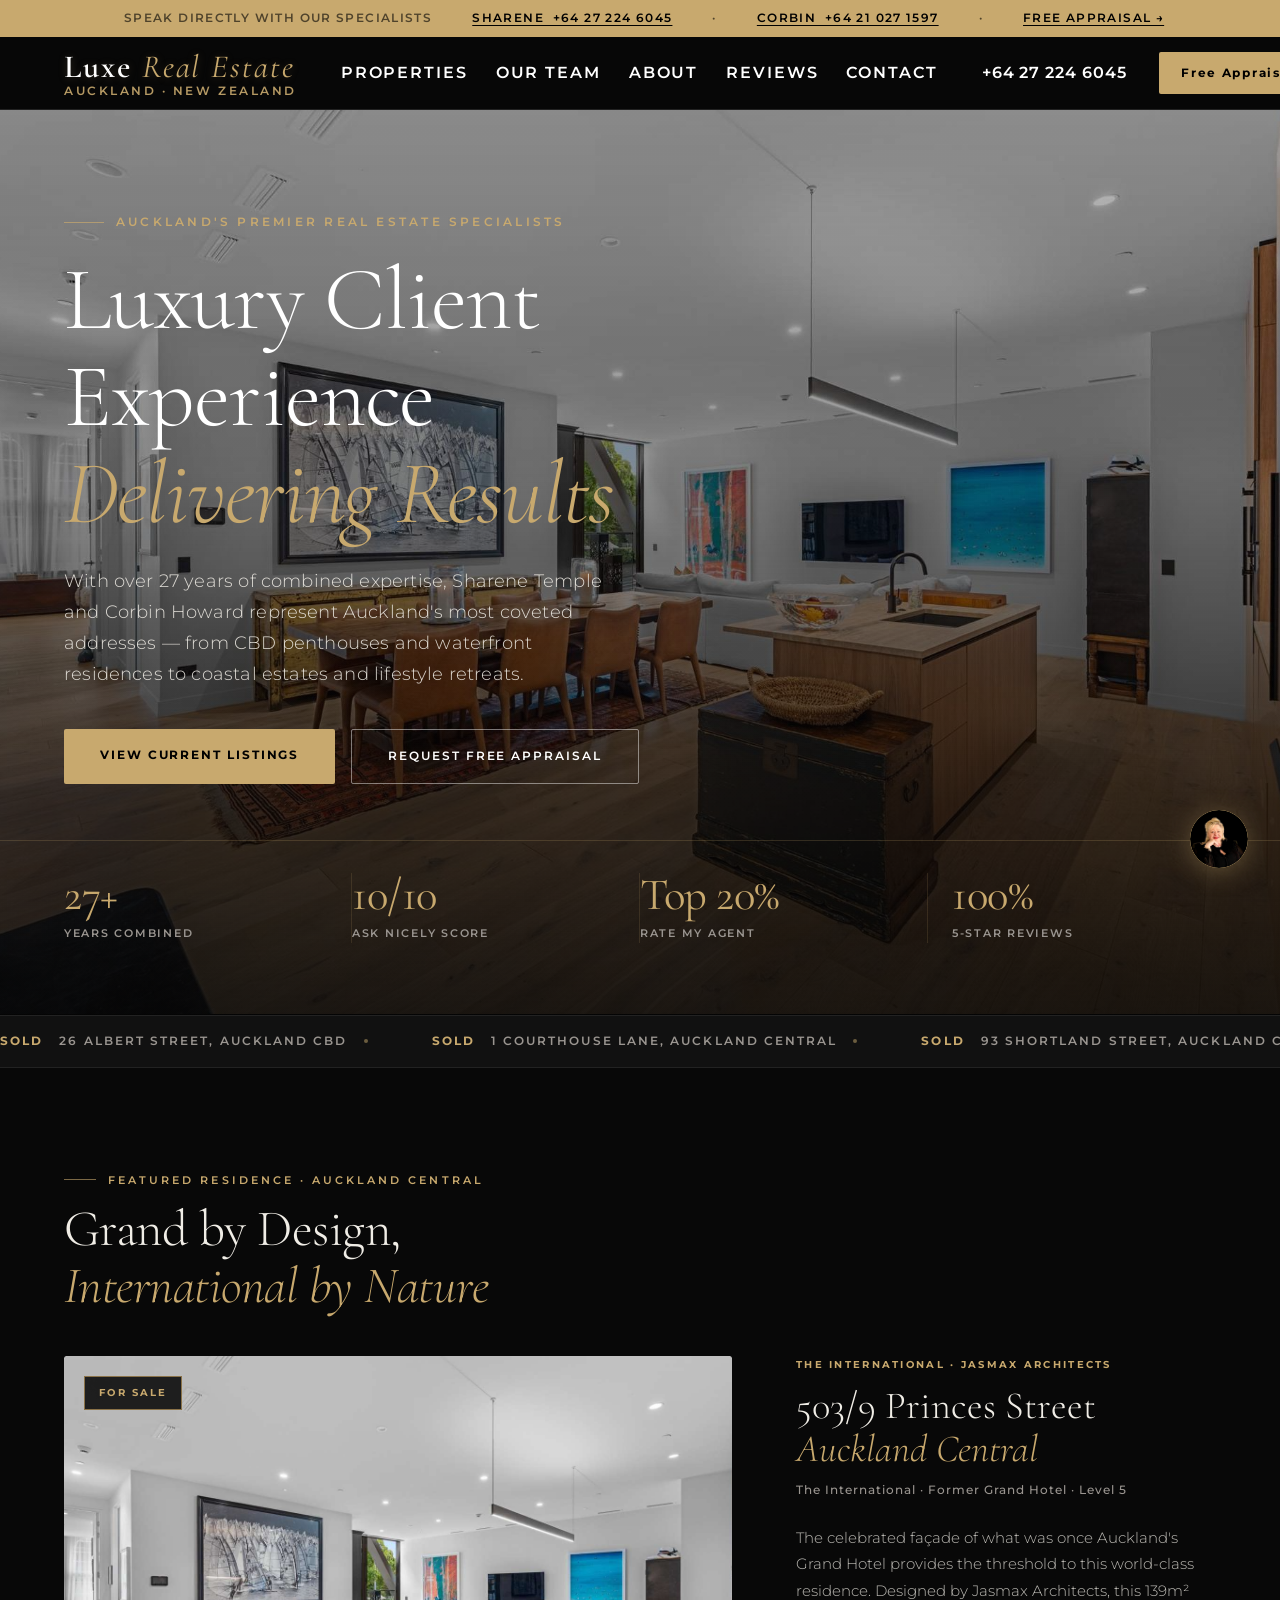
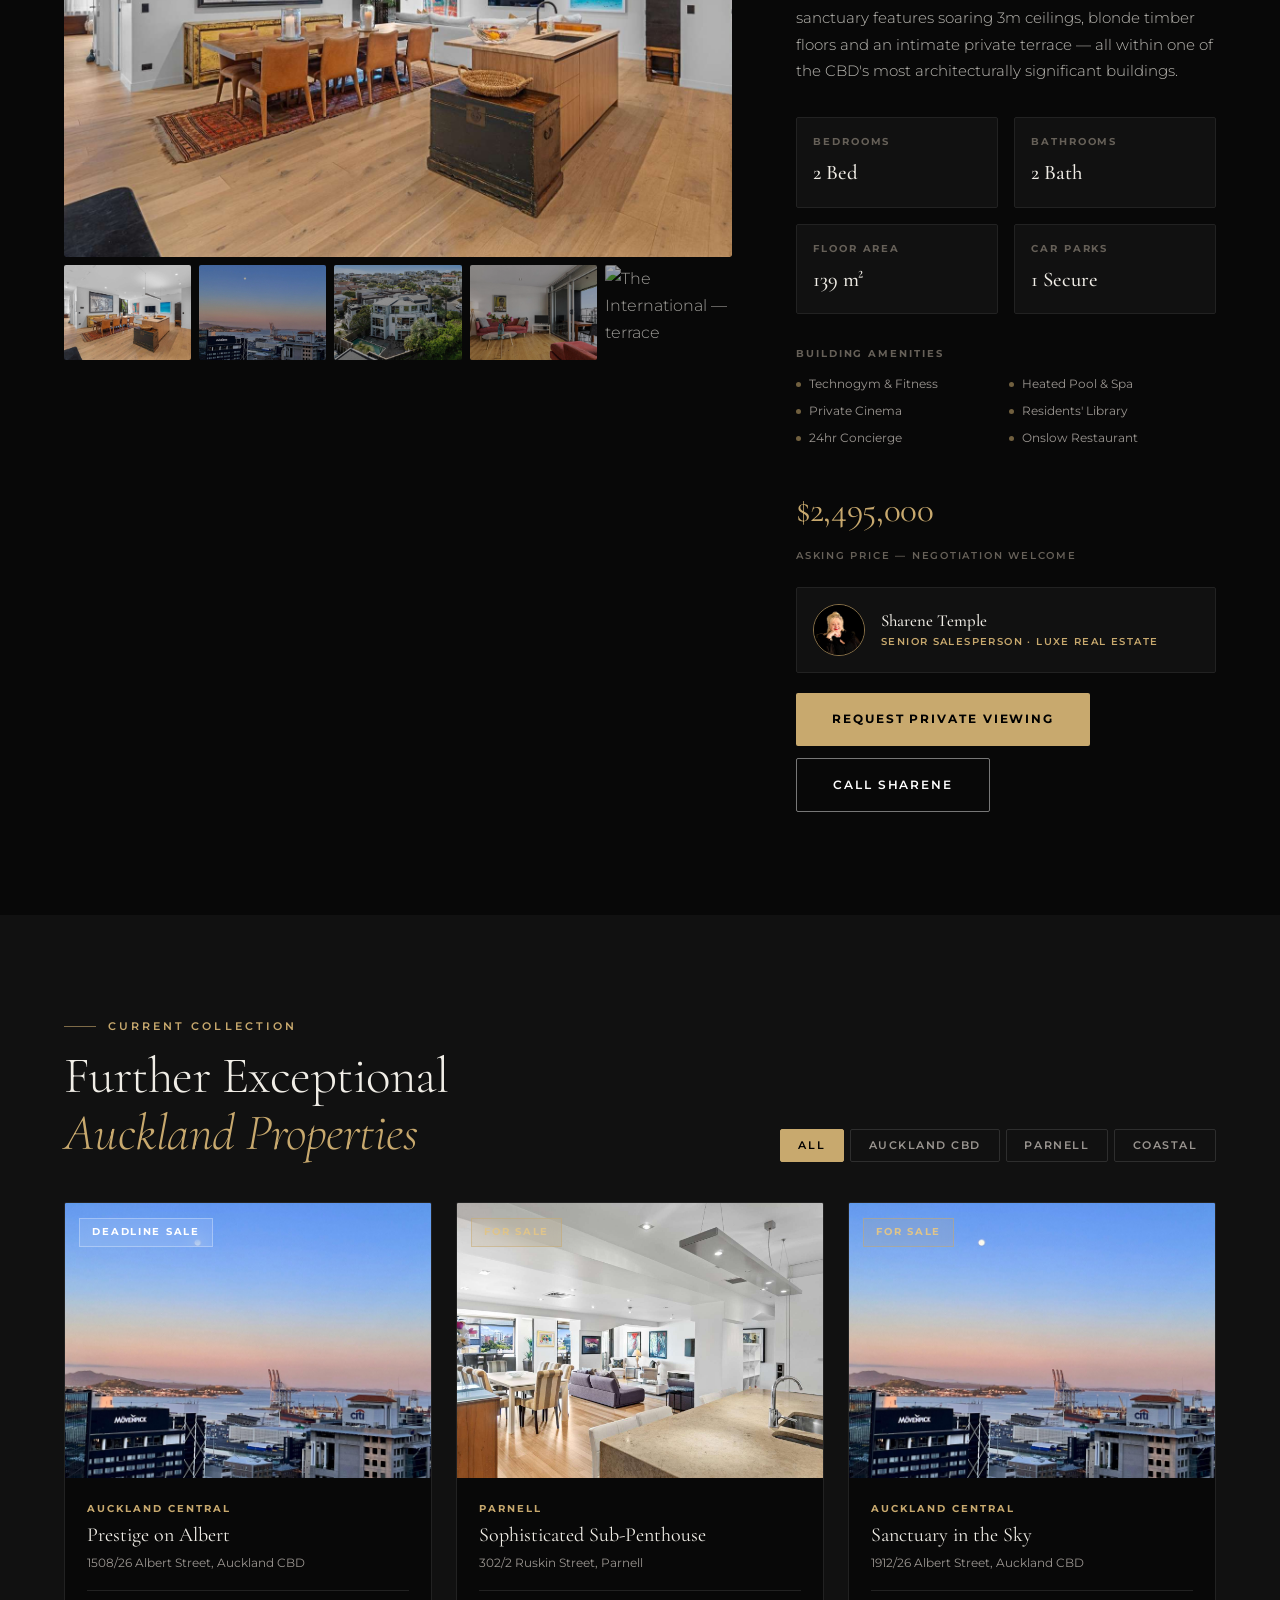
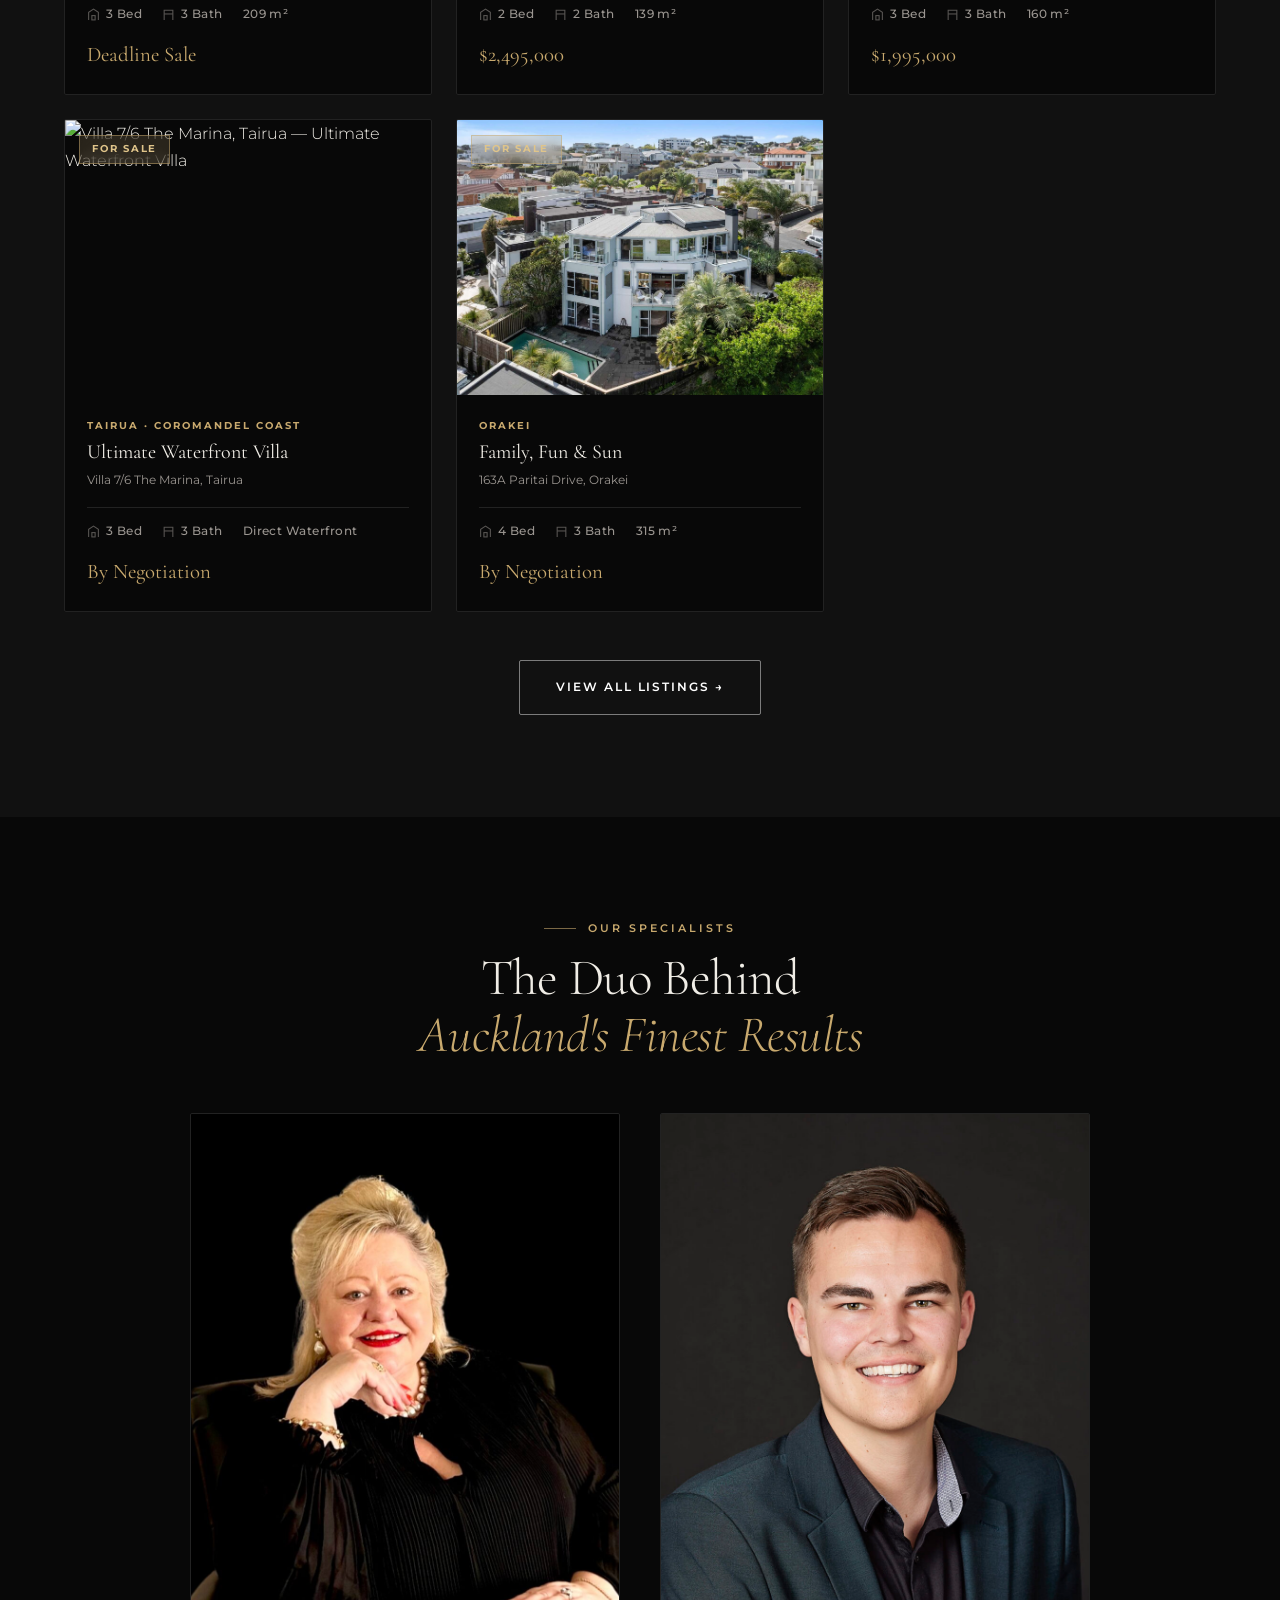
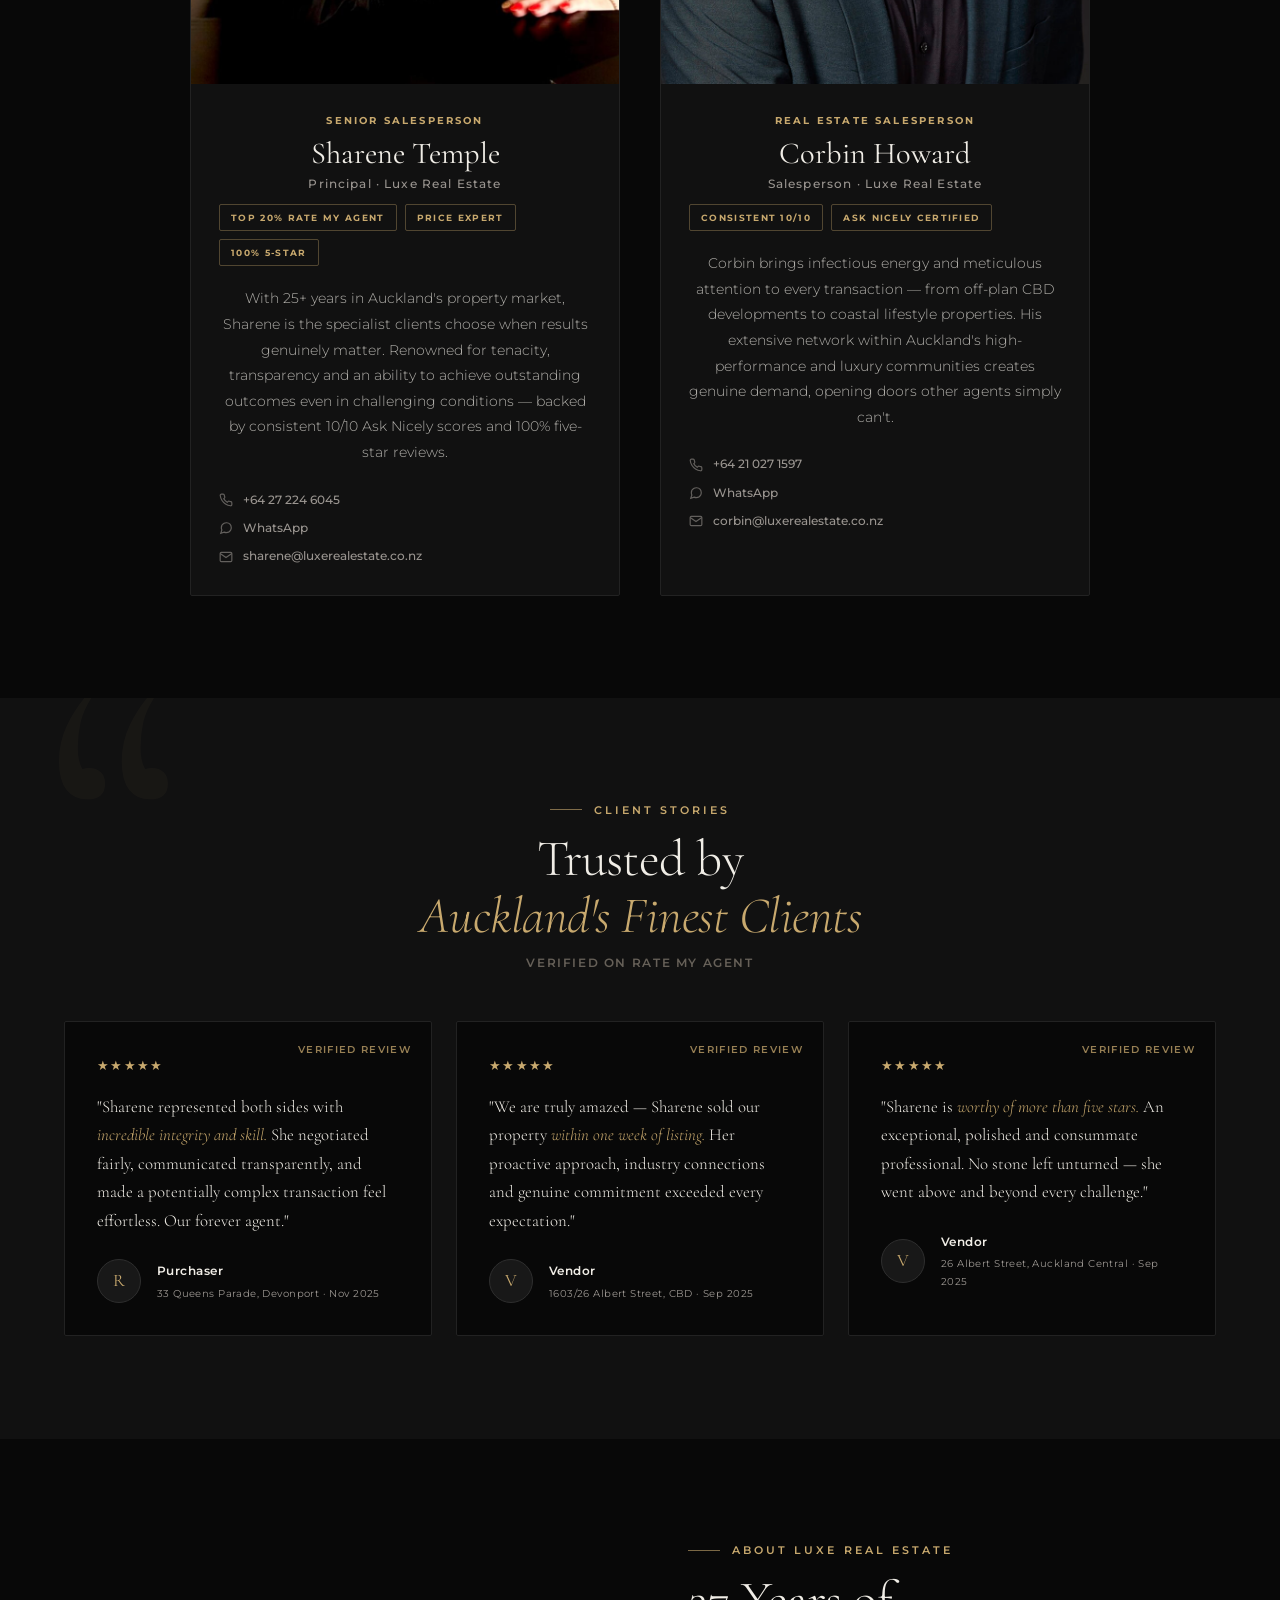
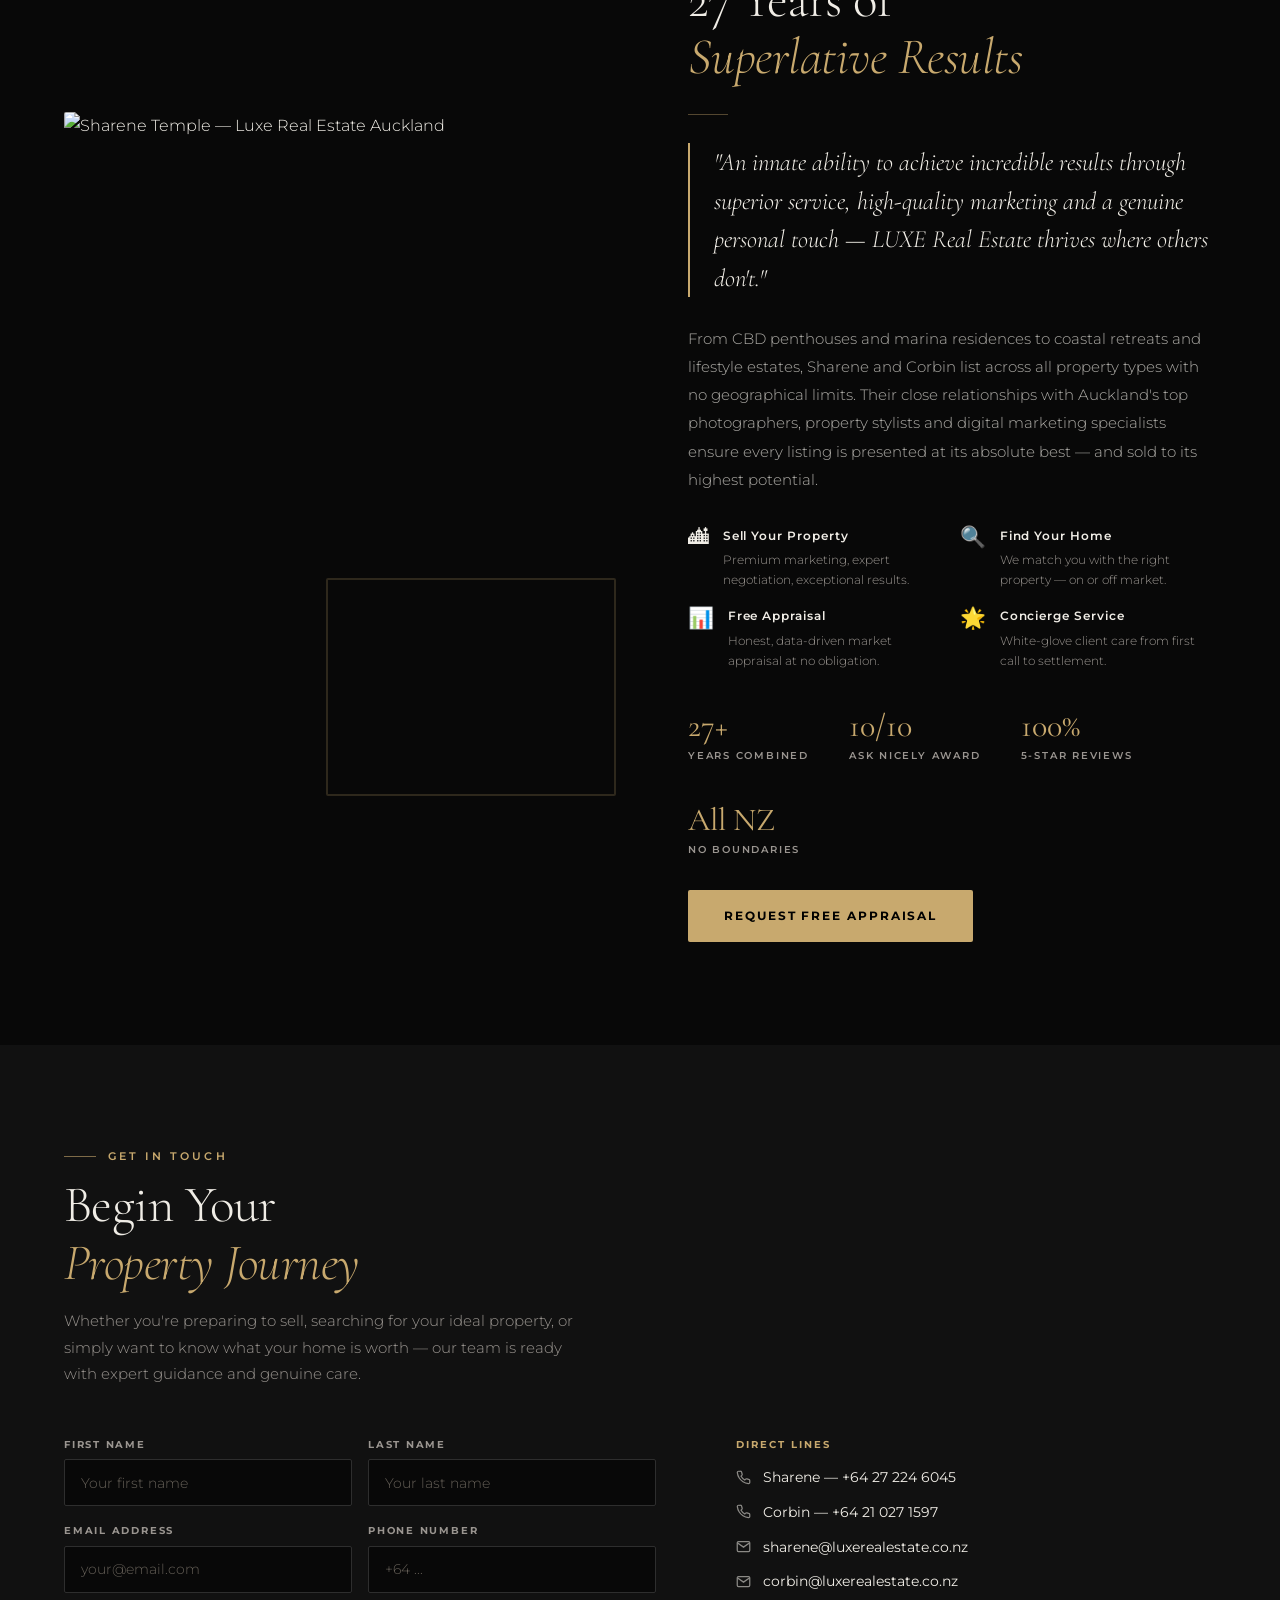
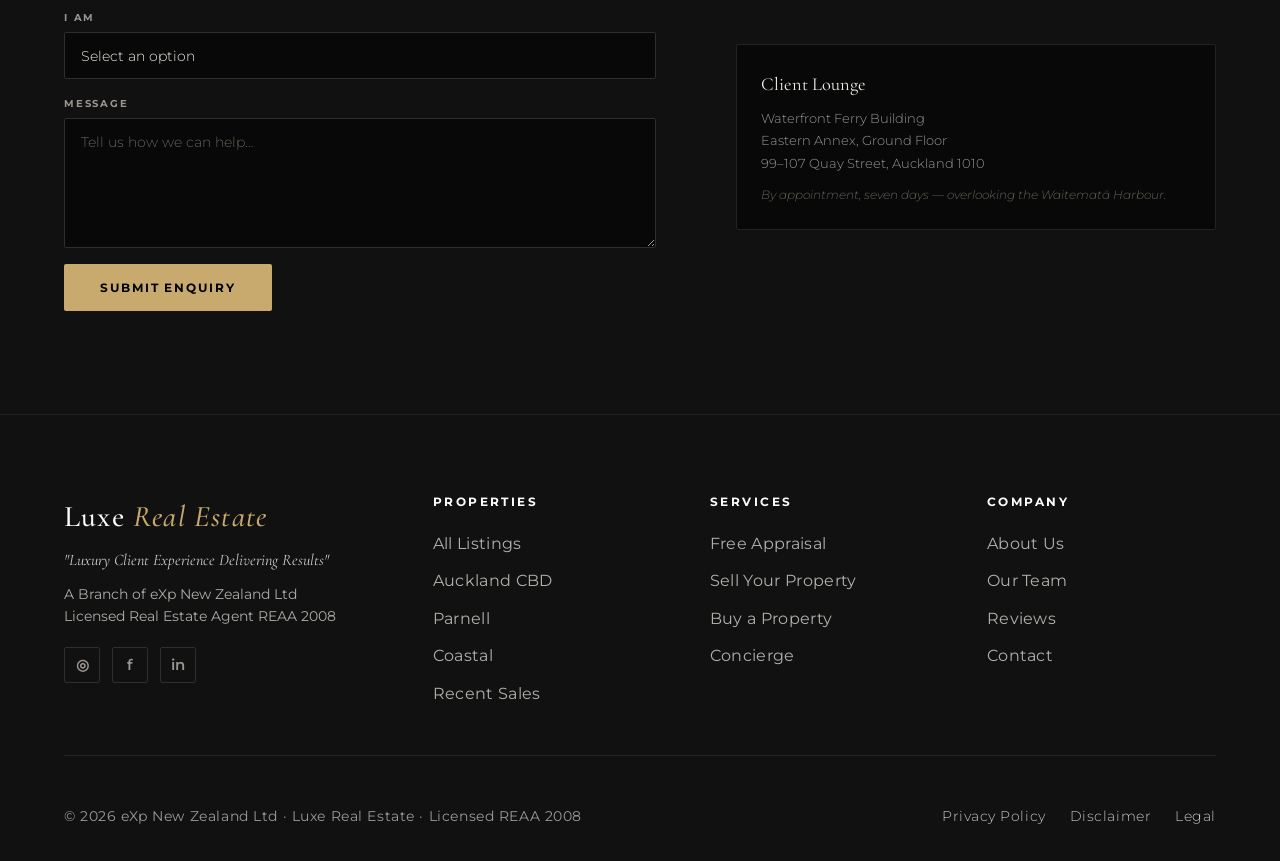
==== commit d25bedf7: "Luxe v4 — surgical: remove hero location tag, nav +20% white bold, albert+ruskin images, footer cont" ====
--- a/index-v3-backup.html
+++ b/index-v3-backup.html
@@ -112,7 +112,7 @@
 }
 .nav-logo-main {
   font-family: var(--font-serif);
-  font-size: 1.68rem;       /* was ~1.4rem — 20% larger */
+  font-size:2.016rem;       /* was ~1.4rem — 20% larger */
   font-weight: 600;
   letter-spacing: 0.06em;
   color: var(--white);
@@ -124,7 +124,7 @@
   font-weight: 400;
 }
 .nav-logo-sub {
-  font-size: 0.6rem;
+  font-size:0.720rem;
   font-weight: 600;
   letter-spacing: 0.22em;
   text-transform: uppercase;
@@ -138,8 +138,8 @@
   list-style: none;
 }
 .nav-links a {
-  font-size: 0.82rem;       /* was ~0.68rem — 20% larger */
-  font-weight: 600;
+  font-size:0.984rem;       /* was ~0.68rem — 20% larger */
+  font-weight:600;
   letter-spacing: 0.12em;
   text-transform: uppercase;
   color: var(--white);      /* pure white, not semi-transparent */
@@ -150,10 +150,10 @@
 }
 .nav-links a:hover { color: var(--gold); }
 .nav-phone {
-  font-size: 0.82rem;       /* 20% larger */
-  font-weight: 600;
+  font-size:0.984rem;       /* 20% larger */
+  font-weight:600;
   letter-spacing: 0.06em;
-  color: var(--white);      /* pure white */
+  color:#FFFFFF;      /* pure white */
   white-space: nowrap;
   transition: color var(--transition);
 }
@@ -1165,7 +1165,7 @@
 }
 .footer-brand-name {
   font-family: var(--font-serif);
-  font-size: 1.56rem;    /* 20% larger than ~1.3rem */
+  font-size:1.872rem;    /* 20% larger than ~1.3rem */
   font-weight: 500;
   color: var(--white);   /* pure white for contrast */
   margin-bottom: 0.35rem;
@@ -1173,7 +1173,7 @@
 }
 .footer-brand-name em { font-style: italic; color: var(--gold); }
 .footer-tagline {
-  font-size: 0.84rem;    /* 20% larger */
+  font-size:1.008rem;    /* 20% larger */
   font-weight: 400;
   font-style: italic;
   color: rgba(240,237,230,0.85); /* high contrast */
@@ -1182,7 +1182,7 @@
   line-height: 1.5;
 }
 .footer-legal {
-  font-size: 0.72rem;    /* 20% larger than 0.6rem */
+  font-size:0.864rem;    /* 20% larger than 0.6rem */
   font-weight: 400;
   color: rgba(240,237,230,0.7); /* more contrast against dark bg */
   line-height: 1.6;
@@ -1199,7 +1199,7 @@
   display: flex;
   align-items: center;
   justify-content: center;
-  font-size: 0.8rem;     /* bigger icon */
+  font-size:0.960rem;     /* bigger icon */
   font-weight: 600;
   color: var(--text-muted);
   transition: border-color var(--transition), color var(--transition);
@@ -1209,7 +1209,7 @@
   color: var(--gold);
 }
 .footer-col-title {
-  font-size: 0.64rem;
+  font-size:0.768rem;
   font-weight: 700;
   letter-spacing: 0.2em;
   text-transform: uppercase;
@@ -1223,7 +1223,7 @@
   gap: 0.6rem;
 }
 .footer-col-links a {
-  font-size: 0.82rem;    /* 20% larger */
+  font-size:0.984rem;    /* 20% larger */
   font-weight: 400;
   color: rgba(240,237,230,0.72); /* more visible */
   transition: color var(--transition);
@@ -1238,7 +1238,7 @@
   gap: 1rem;
 }
 .footer-copy {
-  font-size: 0.75rem;    /* 20% larger */
+  font-size:0.900rem;    /* 20% larger */
   font-weight: 400;
   color: rgba(240,237,230,0.62);
   letter-spacing: 0.04em;
@@ -1248,8 +1248,8 @@
   gap: 1.5rem;
 }
 .footer-legal-links a {
-  font-size: 0.72rem;
-  color: rgba(240,237,230,0.45);
+  font-size:0.864rem;
+  color: rgba(240,237,230,0.82);
   transition: color var(--transition);
   letter-spacing: 0.04em;
 }
